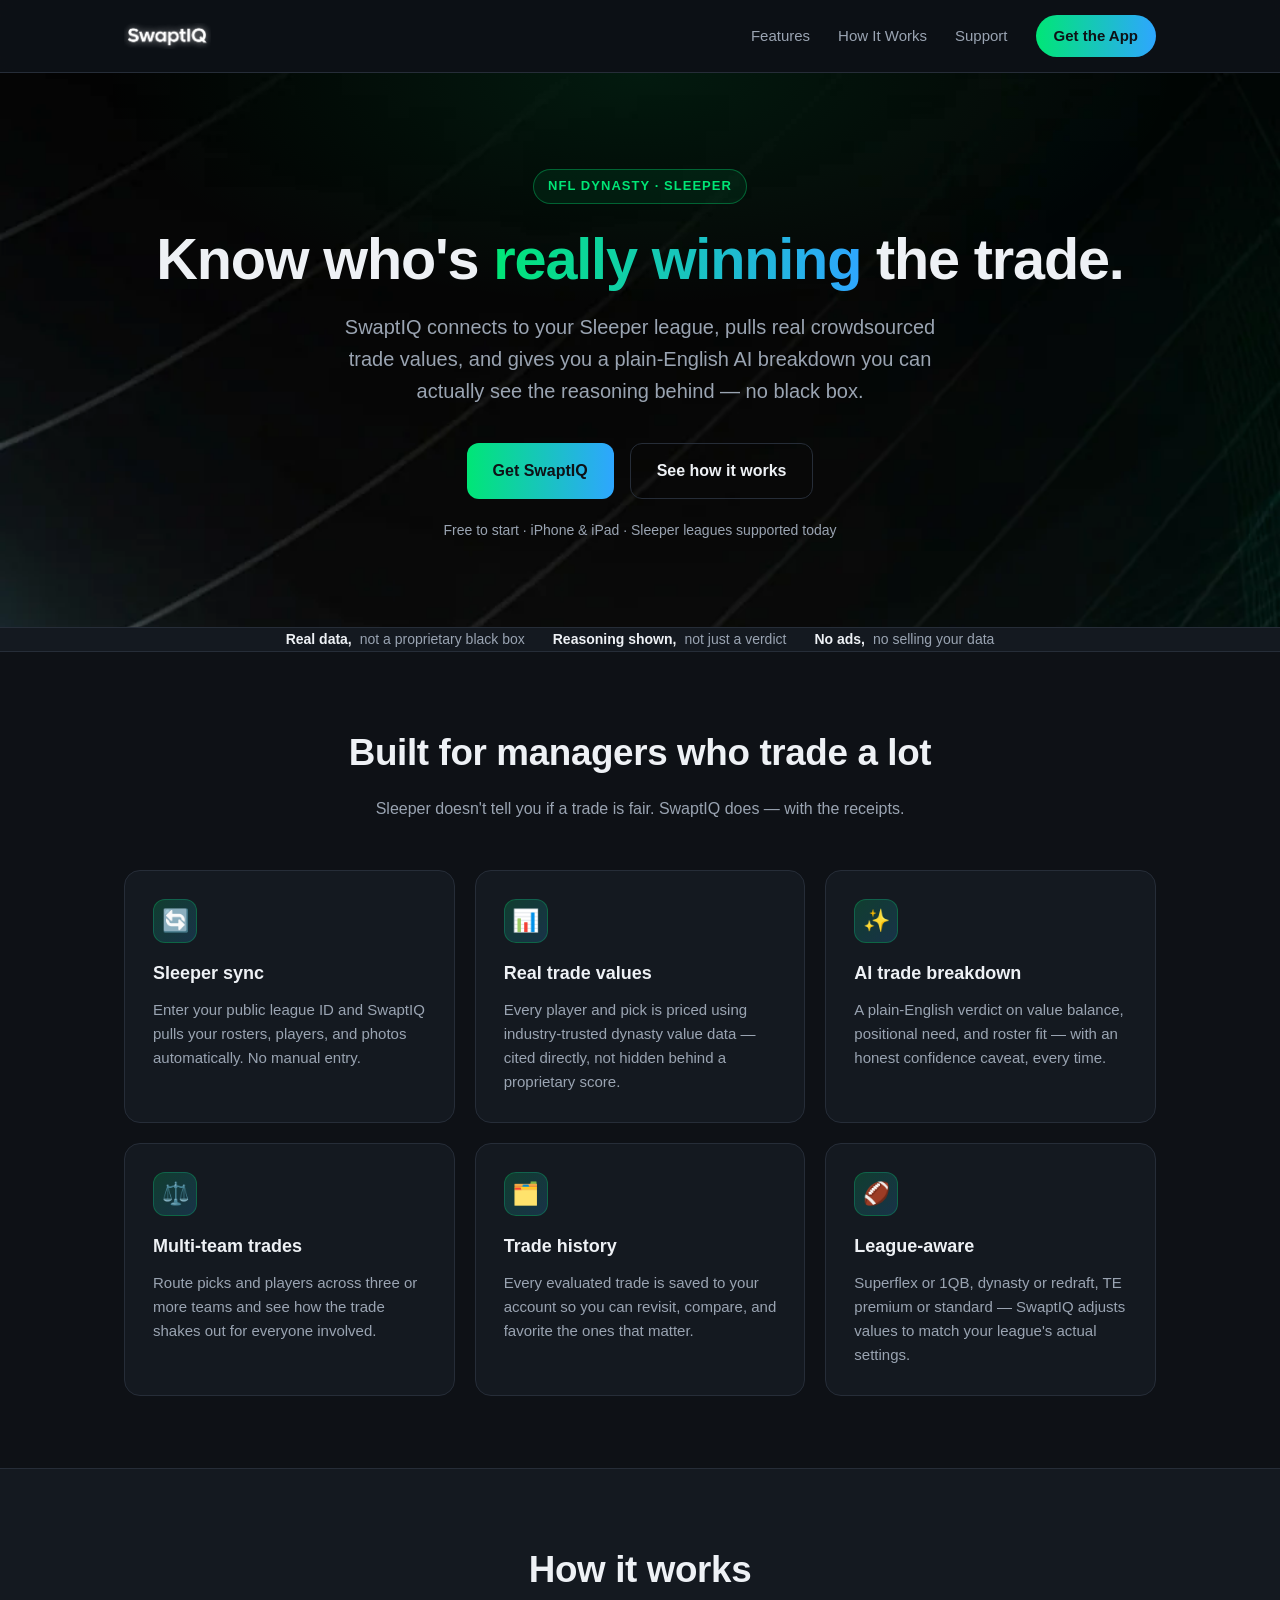
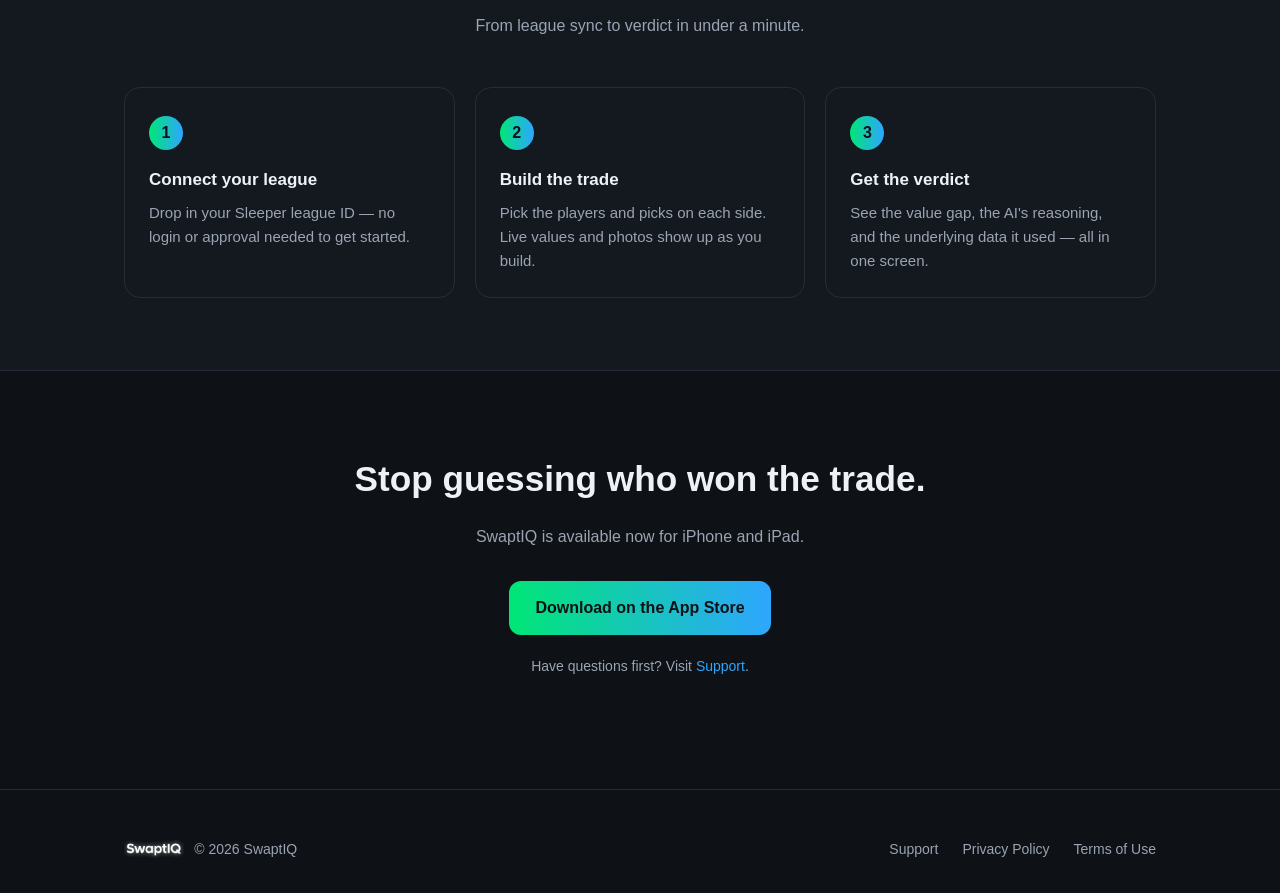
==== index.html @ cca64f05 "Initial site: landing, privacy, terms, support" ====
<!DOCTYPE html>
<html lang="en">
<head>
<meta charset="UTF-8">
<meta name="viewport" content="width=device-width, initial-scale=1.0">
<title>SwaptIQ — Know Who Wins the Trade</title>
<meta name="description" content="SwaptIQ analyzes your fantasy football trades with real crowdsourced value data and plain-English AI reasoning — not a black box. Built for Sleeper dynasty leagues.">
<link rel="icon" type="image/png" href="assets/favicon-32.png">
<link rel="apple-touch-icon" href="assets/apple-touch-icon.png">
<link rel="stylesheet" href="assets/style.css">
</head>
<body>

<header class="site-header">
  <div class="wrap">
    <a class="brand" href="index.html">
      <img src="assets/logo-700.png" alt="SwaptIQ">
    </a>
    <nav class="nav-links">
      <a href="index.html#features">Features</a>
      <a href="index.html#how-it-works">How It Works</a>
      <a href="support.html">Support</a>
      <a href="index.html#download" class="cta">Get the App</a>
    </nav>
  </div>
</header>

<main>
  <section class="hero">
    <div class="wrap">
      <span class="eyebrow">NFL Dynasty · Sleeper</span>
      <h1>Know who's <span class="gradient-text">really winning</span> the trade.</h1>
      <p class="sub">SwaptIQ connects to your Sleeper league, pulls real crowdsourced trade values, and gives you a plain-English AI breakdown you can actually see the reasoning behind — no black box.</p>
      <div class="btn-row">
        <a href="#download" class="btn btn-primary">Get SwaptIQ</a>
        <a href="#how-it-works" class="btn btn-secondary">See how it works</a>
      </div>
      <p class="hero-note">Free to start · iPhone &amp; iPad · Sleeper leagues supported today</p>
    </div>
  </section>

  <div class="trust">
    <div class="wrap">
      <div class="trust-item"><strong>Real data,</strong> not a proprietary black box</div>
      <div class="trust-item"><strong>Reasoning shown,</strong> not just a verdict</div>
      <div class="trust-item"><strong>No ads,</strong> no selling your data</div>
    </div>
  </div>

  <section id="features">
    <div class="wrap">
      <div class="section-head">
        <h2>Built for managers who trade a lot</h2>
        <p>Sleeper doesn't tell you if a trade is fair. SwaptIQ does — with the receipts.</p>
      </div>
      <div class="grid-3">
        <div class="card">
          <div class="icon">🔄</div>
          <h3>Sleeper sync</h3>
          <p>Enter your public league ID and SwaptIQ pulls your rosters, players, and photos automatically. No manual entry.</p>
        </div>
        <div class="card">
          <div class="icon">📊</div>
          <h3>Real trade values</h3>
          <p>Every player and pick is priced using industry-trusted dynasty value data — cited directly, not hidden behind a proprietary score.</p>
        </div>
        <div class="card">
          <div class="icon">✨</div>
          <h3>AI trade breakdown</h3>
          <p>A plain-English verdict on value balance, positional need, and roster fit — with an honest confidence caveat, every time.</p>
        </div>
        <div class="card">
          <div class="icon">⚖️</div>
          <h3>Multi-team trades</h3>
          <p>Route picks and players across three or more teams and see how the trade shakes out for everyone involved.</p>
        </div>
        <div class="card">
          <div class="icon">🗂️</div>
          <h3>Trade history</h3>
          <p>Every evaluated trade is saved to your account so you can revisit, compare, and favorite the ones that matter.</p>
        </div>
        <div class="card">
          <div class="icon">🏈</div>
          <h3>League-aware</h3>
          <p>Superflex or 1QB, dynasty or redraft, TE premium or standard — SwaptIQ adjusts values to match your league's actual settings.</p>
        </div>
      </div>
    </div>
  </section>

  <section id="how-it-works" style="background: var(--ink-2); border-top: 1px solid var(--line); border-bottom: 1px solid var(--line);">
    <div class="wrap">
      <div class="section-head">
        <h2>How it works</h2>
        <p>From league sync to verdict in under a minute.</p>
      </div>
      <div class="steps">
        <div class="step">
          <span class="num">1</span>
          <h3>Connect your league</h3>
          <p>Drop in your Sleeper league ID — no login or approval needed to get started.</p>
        </div>
        <div class="step">
          <span class="num">2</span>
          <h3>Build the trade</h3>
          <p>Pick the players and picks on each side. Live values and photos show up as you build.</p>
        </div>
        <div class="step">
          <span class="num">3</span>
          <h3>Get the verdict</h3>
          <p>See the value gap, the AI's reasoning, and the underlying data it used — all in one screen.</p>
        </div>
      </div>
    </div>
  </section>

  <section id="download" class="cta-band">
    <div class="wrap">
      <h2>Stop guessing who won the trade.</h2>
      <p>SwaptIQ is available now for iPhone and iPad.</p>
      <div class="btn-row">
        <a href="#" class="btn btn-primary">Download on the App Store</a>
      </div>
      <p class="hero-note">Have questions first? Visit <a href="support.html">Support</a>.</p>
    </div>
  </section>
</main>

<footer class="site-footer">
  <div class="wrap">
    <div class="footer-brand">
      <img src="assets/logo-700.png" alt="SwaptIQ">
      <span>© <span id="year"></span> SwaptIQ</span>
    </div>
    <div class="footer-links">
      <a href="support.html">Support</a>
      <a href="privacy.html">Privacy Policy</a>
      <a href="terms.html">Terms of Use</a>
    </div>
  </div>
</footer>

<script>document.getElementById('year').textContent = new Date().getFullYear();</script>
</body>
</html>
---- assets/style.css ----
/* SwaptIQ — shared site theme
   Palette pulled from Swaptiq/Views/BrandTheme.swift:
   ink #0E1116, green #00E676, cyan #2EA6FF */

:root {
  --ink: #0e1116;
  --ink-2: #141920;
  --ink-3: #1b212a;
  --line: #262d38;
  --text: #eef1f5;
  --text-dim: #9aa4b2;
  --green: #00e676;
  --cyan: #2ea6ff;
  --radius: 16px;
  --max: 1080px;
}

* { box-sizing: border-box; }

html { scroll-behavior: smooth; }

body {
  margin: 0;
  background: var(--ink);
  color: var(--text);
  font-family: -apple-system, BlinkMacSystemFont, "Segoe UI", Inter, Roboto, Helvetica, Arial, sans-serif;
  line-height: 1.6;
  -webkit-font-smoothing: antialiased;
}

a { color: var(--cyan); text-decoration: none; }
a:hover { text-decoration: underline; }

.wrap {
  max-width: var(--max);
  margin: 0 auto;
  padding: 0 24px;
}

.gradient-text {
  background: linear-gradient(90deg, var(--green), var(--cyan));
  -webkit-background-clip: text;
  background-clip: text;
  color: transparent;
}

/* Header */
.site-header {
  position: sticky;
  top: 0;
  z-index: 20;
  background: rgba(14, 17, 22, 0.85);
  backdrop-filter: saturate(140%) blur(10px);
  border-bottom: 1px solid var(--line);
}

.site-header .wrap {
  display: flex;
  align-items: center;
  justify-content: space-between;
  height: 72px;
}

.brand {
  display: flex;
  align-items: center;
  gap: 10px;
}

.brand img {
  height: 26px;
  width: auto;
  display: block;
}

.nav-links {
  display: flex;
  align-items: center;
  gap: 28px;
}

.nav-links a {
  color: var(--text-dim);
  font-size: 15px;
  font-weight: 500;
}

.nav-links a:hover { color: var(--text); text-decoration: none; }

.nav-links a.cta {
  color: var(--ink);
  background: linear-gradient(90deg, var(--green), var(--cyan));
  padding: 9px 18px;
  border-radius: 999px;
  font-weight: 700;
}
.nav-links a.cta:hover { opacity: .9; text-decoration: none; }

.menu-toggle { display: none; }

/* Hero */
.hero {
  position: relative;
  padding: 96px 0 72px;
  text-align: center;
  overflow: hidden;
  background-image:
    radial-gradient(60% 60% at 50% 0%, rgba(0,230,118,0.10) 0%, rgba(0,230,118,0) 70%),
    url("aurora-dark.webp");
  background-size: cover;
  background-position: top center;
}

.eyebrow {
  display: inline-block;
  font-size: 13px;
  font-weight: 700;
  letter-spacing: 0.08em;
  text-transform: uppercase;
  color: var(--green);
  border: 1px solid rgba(0,230,118,0.35);
  background: rgba(0,230,118,0.08);
  padding: 6px 14px;
  border-radius: 999px;
  margin-bottom: 24px;
}

.hero h1 {
  font-size: clamp(2.2rem, 5vw, 3.6rem);
  line-height: 1.1;
  font-weight: 800;
  margin: 0 0 20px;
  letter-spacing: -0.02em;
}

.hero p.sub {
  font-size: clamp(1.05rem, 2vw, 1.25rem);
  color: var(--text-dim);
  max-width: 640px;
  margin: 0 auto 36px;
}

.btn-row {
  display: flex;
  gap: 16px;
  justify-content: center;
  flex-wrap: wrap;
  margin-bottom: 20px;
}

.btn {
  display: inline-flex;
  align-items: center;
  gap: 8px;
  padding: 14px 26px;
  border-radius: 12px;
  font-weight: 700;
  font-size: 16px;
}

.btn-primary {
  background: linear-gradient(90deg, var(--green), var(--cyan));
  color: var(--ink);
}
.btn-primary:hover { text-decoration: none; opacity: .92; }

.btn-secondary {
  background: transparent;
  color: var(--text);
  border: 1px solid var(--line);
}
.btn-secondary:hover { text-decoration: none; border-color: var(--cyan); }

.hero-note {
  color: var(--text-dim);
  font-size: 14px;
}

/* Sections */
section { padding: 72px 0; }

.section-head {
  text-align: center;
  max-width: 640px;
  margin: 0 auto 48px;
}

.section-head h2 {
  font-size: clamp(1.7rem, 3vw, 2.3rem);
  margin: 0 0 14px;
  font-weight: 800;
  letter-spacing: -0.01em;
}

.section-head p {
  color: var(--text-dim);
  margin: 0;
}

.grid-3 {
  display: grid;
  grid-template-columns: repeat(3, 1fr);
  gap: 20px;
}

.grid-2 {
  display: grid;
  grid-template-columns: repeat(2, 1fr);
  gap: 20px;
}

.card {
  background: var(--ink-2);
  border: 1px solid var(--line);
  border-radius: var(--radius);
  padding: 28px;
}

.card .icon {
  width: 44px;
  height: 44px;
  border-radius: 12px;
  display: flex;
  align-items: center;
  justify-content: center;
  font-size: 22px;
  margin-bottom: 16px;
  background: linear-gradient(135deg, rgba(0,230,118,0.18), rgba(46,166,255,0.18));
  border: 1px solid rgba(0,230,118,0.25);
}

.card h3 {
  margin: 0 0 10px;
  font-size: 18px;
  font-weight: 700;
}

.card p {
  margin: 0;
  color: var(--text-dim);
  font-size: 15px;
}

/* How it works / steps */
.steps {
  counter-reset: step;
  display: grid;
  grid-template-columns: repeat(3, 1fr);
  gap: 20px;
}

.step {
  position: relative;
  padding: 28px 24px 24px;
  background: var(--ink-2);
  border: 1px solid var(--line);
  border-radius: var(--radius);
}

.step .num {
  display: inline-flex;
  align-items: center;
  justify-content: center;
  width: 34px;
  height: 34px;
  border-radius: 50%;
  font-weight: 800;
  color: var(--ink);
  background: linear-gradient(90deg, var(--green), var(--cyan));
  margin-bottom: 16px;
}

.step h3 { margin: 0 0 8px; font-size: 17px; }
.step p { margin: 0; color: var(--text-dim); font-size: 15px; }

/* Trust band */
.trust {
  border-top: 1px solid var(--line);
  border-bottom: 1px solid var(--line);
  background: var(--ink-2);
}

.trust .wrap {
  display: flex;
  align-items: center;
  gap: 28px;
  flex-wrap: wrap;
  justify-content: center;
  text-align: center;
}

.trust-item {
  color: var(--text-dim);
  font-size: 14px;
  display: flex;
  align-items: center;
  gap: 8px;
}

.trust-item strong { color: var(--text); }

/* CTA band */
.cta-band {
  text-align: center;
  padding: 80px 0;
}

.cta-band h2 {
  font-size: clamp(1.6rem, 3vw, 2.2rem);
  margin: 0 0 16px;
  font-weight: 800;
}

.cta-band p { color: var(--text-dim); margin: 0 0 32px; }

/* Legal / content pages */
.content-page .hero {
  padding: 64px 0 40px;
  background-image: none;
  text-align: left;
}

.content-page .hero .wrap { max-width: 780px; }

.content-page h1 { font-size: clamp(2rem, 4vw, 2.6rem); }

.legal {
  max-width: 780px;
  margin: 0 auto;
  padding: 0 24px 96px;
}

.legal .updated {
  color: var(--text-dim);
  font-size: 14px;
  margin-bottom: 40px;
}

.legal h2 {
  font-size: 1.35rem;
  margin: 40px 0 14px;
  font-weight: 700;
}

.legal h2:first-of-type { margin-top: 0; }

.legal h3 {
  font-size: 1.05rem;
  margin: 28px 0 10px;
}

.legal p, .legal li {
  color: #c4cbd4;
  font-size: 15.5px;
}

.legal ul { padding-left: 20px; }
.legal li { margin-bottom: 8px; }

.legal a { color: var(--cyan); }

.callout {
  background: var(--ink-2);
  border: 1px solid var(--line);
  border-left: 3px solid var(--green);
  border-radius: 10px;
  padding: 18px 20px;
  margin: 24px 0;
  font-size: 15px;
  color: #c4cbd4;
}

/* Support page */
.faq-item {
  background: var(--ink-2);
  border: 1px solid var(--line);
  border-radius: var(--radius);
  padding: 22px 26px;
  margin-bottom: 14px;
}

.faq-item h3 {
  margin: 0 0 8px;
  font-size: 17px;
}

.faq-item p {
  margin: 0;
  color: var(--text-dim);
  font-size: 15px;
}

.contact-card {
  background: linear-gradient(135deg, rgba(0,230,118,0.10), rgba(46,166,255,0.10));
  border: 1px solid rgba(0,230,118,0.25);
  border-radius: var(--radius);
  padding: 36px;
  text-align: center;
}

.contact-card h2 { margin: 0 0 10px; }
.contact-card p { color: var(--text-dim); margin: 0 0 24px; }

/* Footer */
.site-footer {
  border-top: 1px solid var(--line);
  padding: 48px 0 32px;
}

.site-footer .wrap {
  display: flex;
  align-items: center;
  justify-content: space-between;
  flex-wrap: wrap;
  gap: 20px;
}

.footer-brand {
  display: flex;
  align-items: center;
  gap: 10px;
  color: var(--text-dim);
  font-size: 14px;
}

.footer-brand img { height: 18px; }

.footer-links {
  display: flex;
  gap: 24px;
  flex-wrap: wrap;
}

.footer-links a {
  color: var(--text-dim);
  font-size: 14px;
}
.footer-links a:hover { color: var(--text); }

.footer-copy {
  width: 100%;
  text-align: center;
  color: #5c6472;
  font-size: 13px;
  margin-top: 24px;
}

/* Mobile */
@media (max-width: 820px) {
  .grid-3, .steps, .grid-2 { grid-template-columns: 1fr; }

  .nav-links { display: none; }

  .site-footer .wrap { flex-direction: column; text-align: center; }
  .footer-links { justify-content: center; }
}
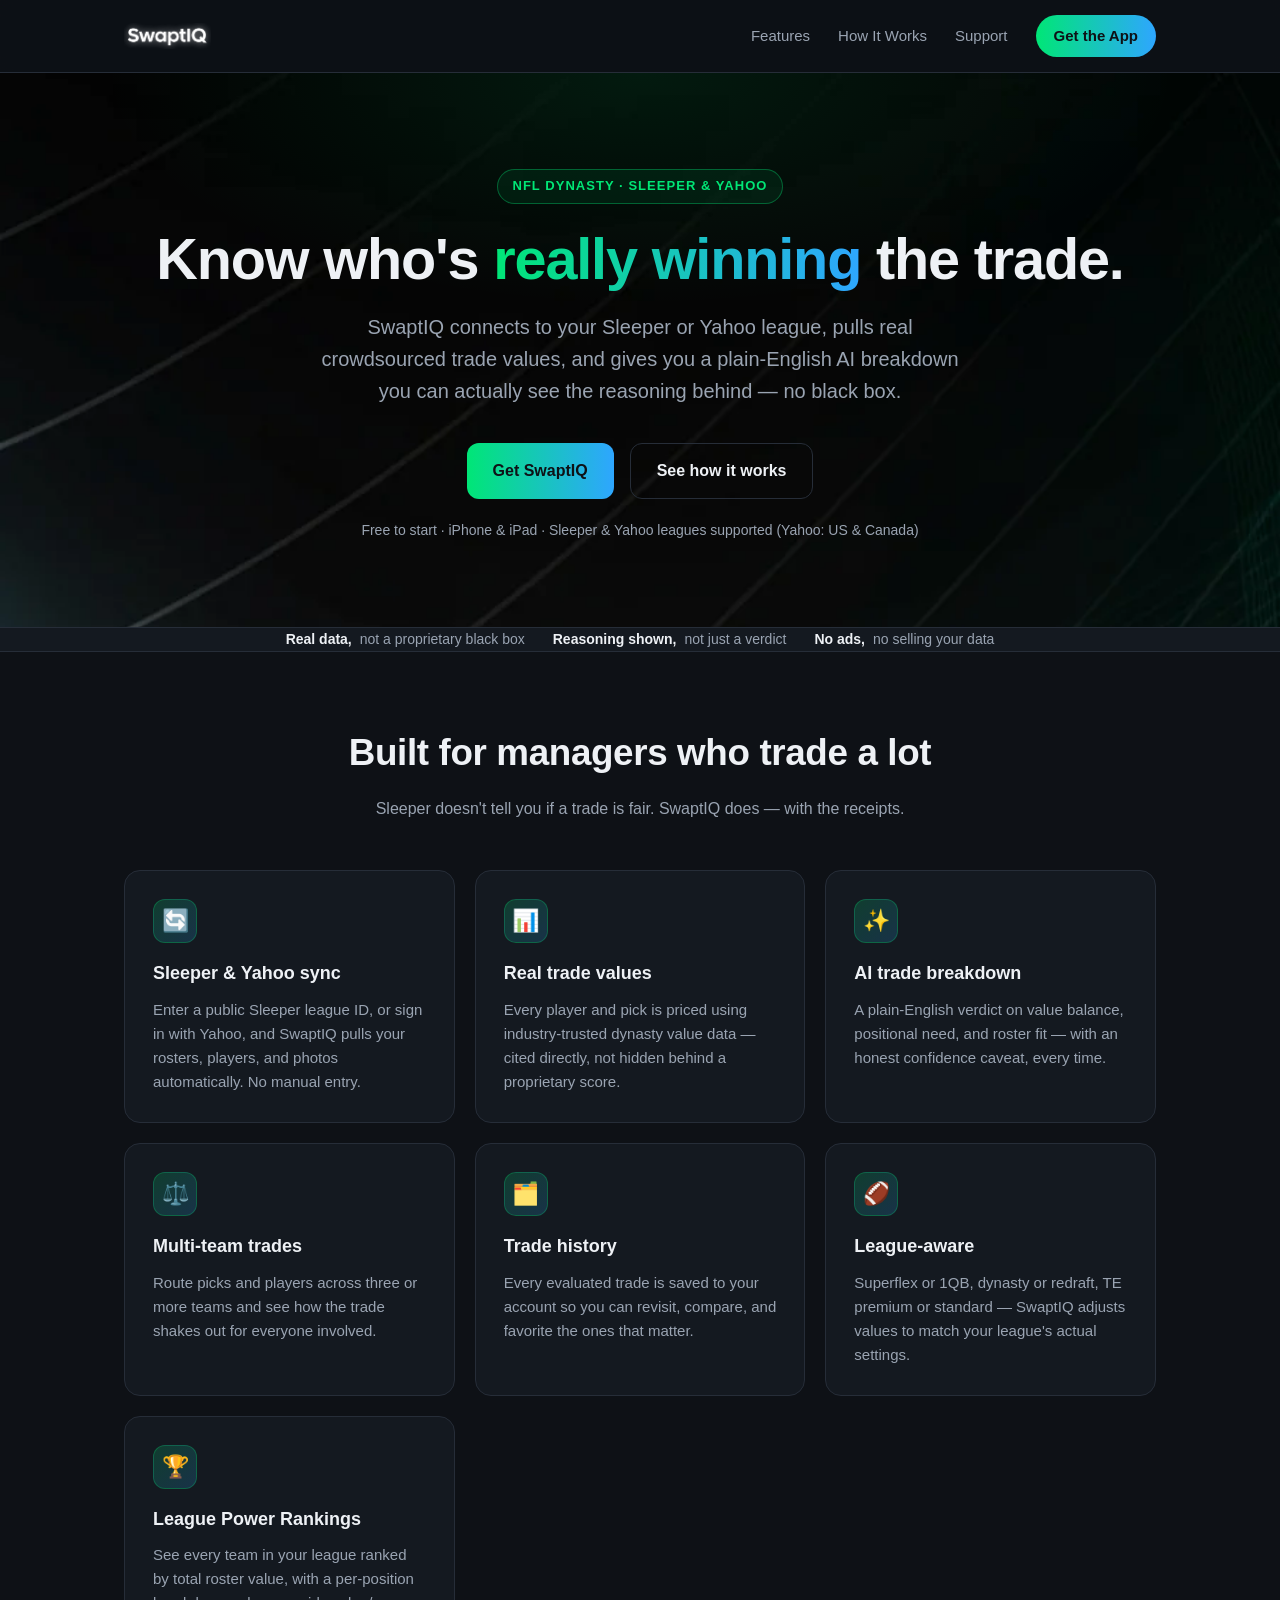
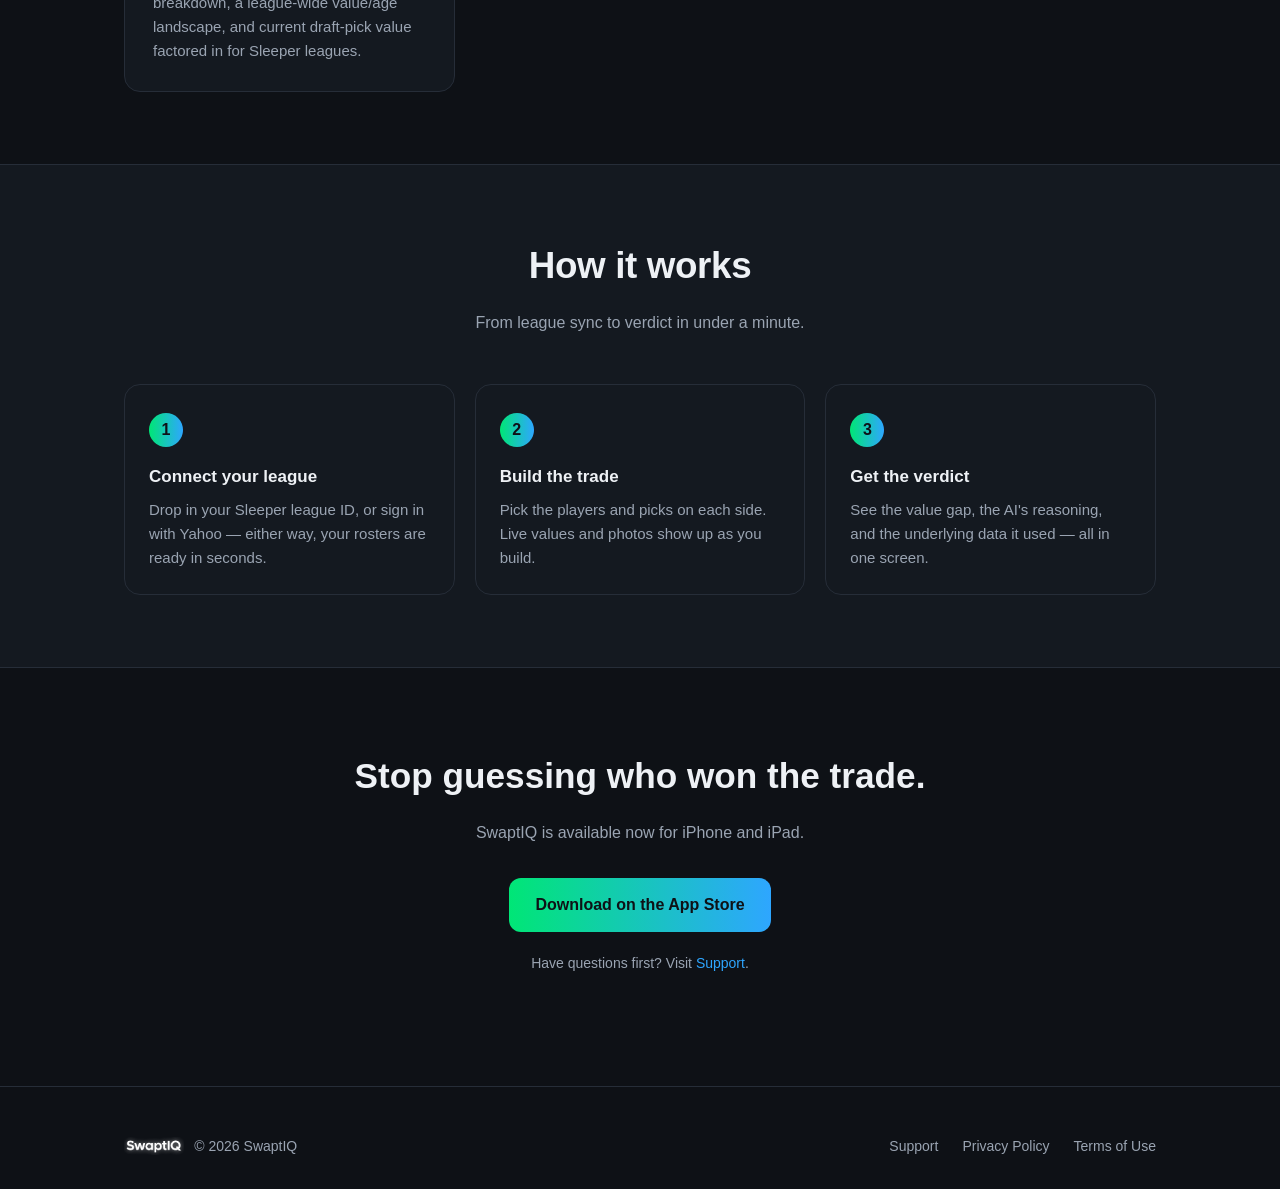
==== commit ddee5279: "Update site copy, privacy policy, and terms for live Yahoo integration and League Power Rankings" ====
--- a/index.html
+++ b/index.html
@@ -4,7 +4,7 @@
 <meta charset="UTF-8">
 <meta name="viewport" content="width=device-width, initial-scale=1.0">
 <title>SwaptIQ — Know Who Wins the Trade</title>
-<meta name="description" content="SwaptIQ analyzes your fantasy football trades with real crowdsourced value data and plain-English AI reasoning — not a black box. Built for Sleeper dynasty leagues.">
+<meta name="description" content="SwaptIQ analyzes your fantasy football trades with real crowdsourced value data and plain-English AI reasoning — not a black box. Built for Sleeper and Yahoo dynasty leagues.">
 <link rel="icon" type="image/png" href="assets/favicon-32.png">
 <link rel="apple-touch-icon" href="assets/apple-touch-icon.png">
 <link rel="stylesheet" href="assets/style.css">
@@ -28,14 +28,14 @@
 <main>
   <section class="hero">
     <div class="wrap">
-      <span class="eyebrow">NFL Dynasty · Sleeper</span>
+      <span class="eyebrow">NFL Dynasty · Sleeper &amp; Yahoo</span>
       <h1>Know who's <span class="gradient-text">really winning</span> the trade.</h1>
-      <p class="sub">SwaptIQ connects to your Sleeper league, pulls real crowdsourced trade values, and gives you a plain-English AI breakdown you can actually see the reasoning behind — no black box.</p>
+      <p class="sub">SwaptIQ connects to your Sleeper or Yahoo league, pulls real crowdsourced trade values, and gives you a plain-English AI breakdown you can actually see the reasoning behind — no black box.</p>
       <div class="btn-row">
         <a href="#download" class="btn btn-primary">Get SwaptIQ</a>
         <a href="#how-it-works" class="btn btn-secondary">See how it works</a>
       </div>
-      <p class="hero-note">Free to start · iPhone &amp; iPad · Sleeper leagues supported today</p>
+      <p class="hero-note">Free to start · iPhone &amp; iPad · Sleeper &amp; Yahoo leagues supported (Yahoo: US &amp; Canada)</p>
     </div>
   </section>
 
@@ -56,8 +56,8 @@
       <div class="grid-3">
         <div class="card">
           <div class="icon">🔄</div>
-          <h3>Sleeper sync</h3>
-          <p>Enter your public league ID and SwaptIQ pulls your rosters, players, and photos automatically. No manual entry.</p>
+          <h3>Sleeper &amp; Yahoo sync</h3>
+          <p>Enter a public Sleeper league ID, or sign in with Yahoo, and SwaptIQ pulls your rosters, players, and photos automatically. No manual entry.</p>
         </div>
         <div class="card">
           <div class="icon">📊</div>
@@ -84,6 +84,11 @@
           <h3>League-aware</h3>
           <p>Superflex or 1QB, dynasty or redraft, TE premium or standard — SwaptIQ adjusts values to match your league's actual settings.</p>
         </div>
+        <div class="card">
+          <div class="icon">🏆</div>
+          <h3>League Power Rankings</h3>
+          <p>See every team in your league ranked by total roster value, with a per-position breakdown, a league-wide value/age landscape, and current draft-pick value factored in for Sleeper leagues.</p>
+        </div>
       </div>
     </div>
   </section>
@@ -98,7 +103,7 @@
         <div class="step">
           <span class="num">1</span>
           <h3>Connect your league</h3>
-          <p>Drop in your Sleeper league ID — no login or approval needed to get started.</p>
+          <p>Drop in your Sleeper league ID, or sign in with Yahoo — either way, your rosters are ready in seconds.</p>
         </div>
         <div class="step">
           <span class="num">2</span>
@@ -119,7 +124,7 @@
       <h2>Stop guessing who won the trade.</h2>
       <p>SwaptIQ is available now for iPhone and iPad.</p>
       <div class="btn-row">
-        <a href="#" class="btn btn-primary">Download on the App Store</a>
+        <a href="https://apps.apple.com/us/app/swaptiq/id6785744338" class="btn btn-primary" target="_blank" rel="noopener">Download on the App Store</a>
       </div>
       <p class="hero-note">Have questions first? Visit <a href="support.html">Support</a>.</p>
     </div>
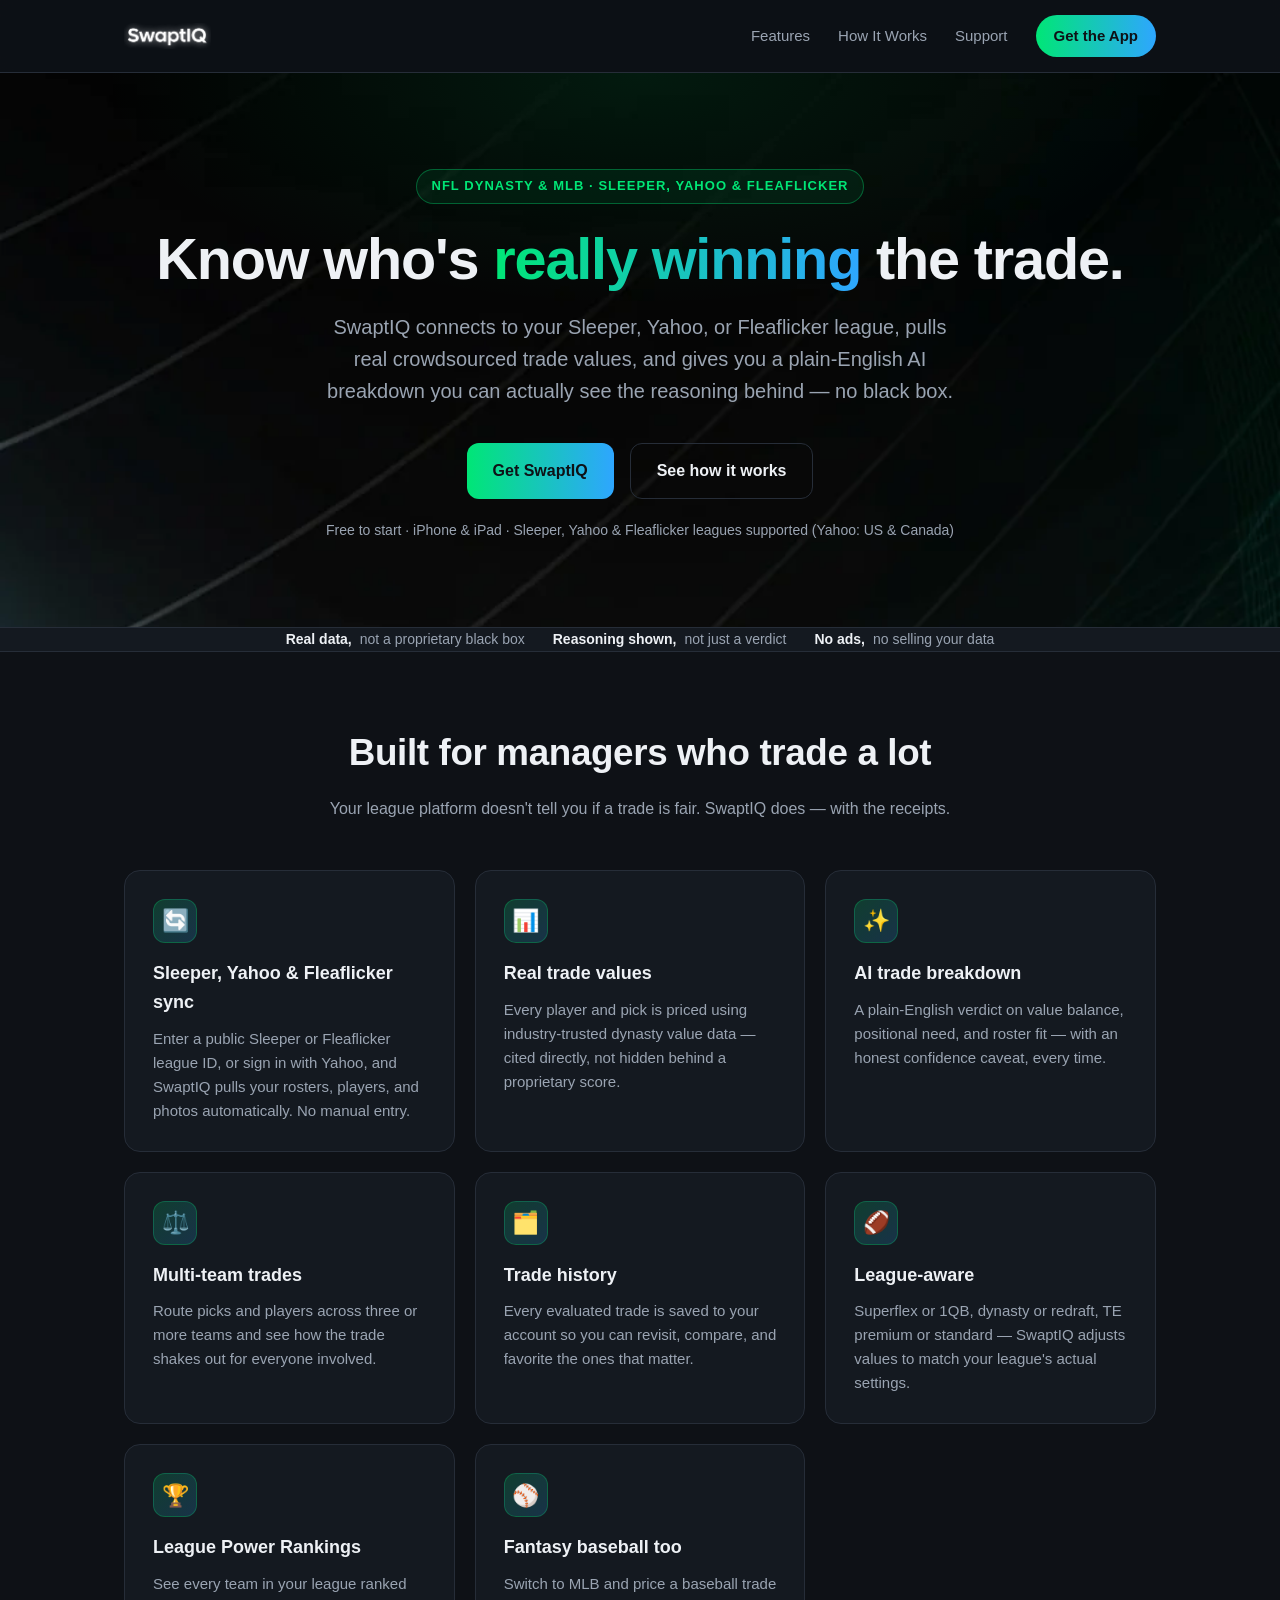
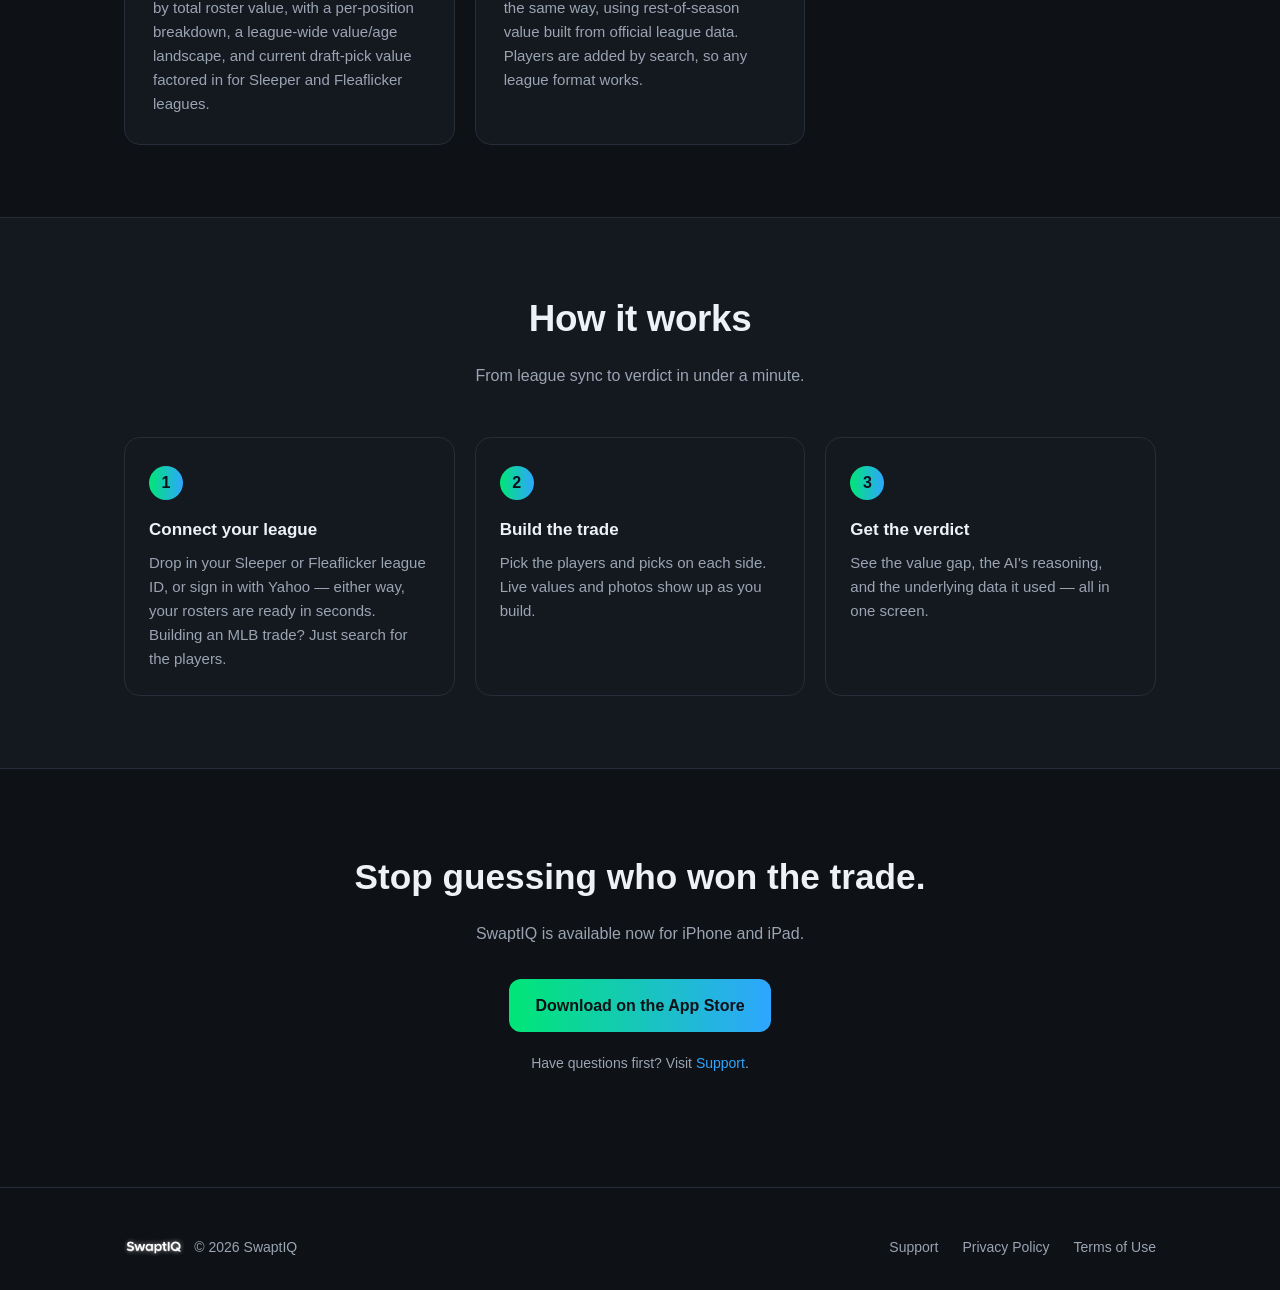
==== commit 8a3ce584: "Add Fleaflicker and MLB to site copy, privacy policy, and terms" ====
--- a/index.html
+++ b/index.html
@@ -4,7 +4,7 @@
 <meta charset="UTF-8">
 <meta name="viewport" content="width=device-width, initial-scale=1.0">
 <title>SwaptIQ — Know Who Wins the Trade</title>
-<meta name="description" content="SwaptIQ analyzes your fantasy football trades with real crowdsourced value data and plain-English AI reasoning — not a black box. Built for Sleeper and Yahoo dynasty leagues.">
+<meta name="description" content="SwaptIQ analyzes your fantasy football and baseball trades with real crowdsourced value data and plain-English AI reasoning — not a black box. Connects to Sleeper, Yahoo, and Fleaflicker leagues.">
 <link rel="icon" type="image/png" href="assets/favicon-32.png">
 <link rel="apple-touch-icon" href="assets/apple-touch-icon.png">
 <link rel="stylesheet" href="assets/style.css">
@@ -28,14 +28,14 @@
 <main>
   <section class="hero">
     <div class="wrap">
-      <span class="eyebrow">NFL Dynasty · Sleeper &amp; Yahoo</span>
+      <span class="eyebrow">NFL Dynasty &amp; MLB · Sleeper, Yahoo &amp; Fleaflicker</span>
       <h1>Know who's <span class="gradient-text">really winning</span> the trade.</h1>
-      <p class="sub">SwaptIQ connects to your Sleeper or Yahoo league, pulls real crowdsourced trade values, and gives you a plain-English AI breakdown you can actually see the reasoning behind — no black box.</p>
+      <p class="sub">SwaptIQ connects to your Sleeper, Yahoo, or Fleaflicker league, pulls real crowdsourced trade values, and gives you a plain-English AI breakdown you can actually see the reasoning behind — no black box.</p>
       <div class="btn-row">
         <a href="#download" class="btn btn-primary">Get SwaptIQ</a>
         <a href="#how-it-works" class="btn btn-secondary">See how it works</a>
       </div>
-      <p class="hero-note">Free to start · iPhone &amp; iPad · Sleeper &amp; Yahoo leagues supported (Yahoo: US &amp; Canada)</p>
+      <p class="hero-note">Free to start · iPhone &amp; iPad · Sleeper, Yahoo &amp; Fleaflicker leagues supported (Yahoo: US &amp; Canada)</p>
     </div>
   </section>
 
@@ -51,13 +51,13 @@
     <div class="wrap">
       <div class="section-head">
         <h2>Built for managers who trade a lot</h2>
-        <p>Sleeper doesn't tell you if a trade is fair. SwaptIQ does — with the receipts.</p>
+        <p>Your league platform doesn't tell you if a trade is fair. SwaptIQ does — with the receipts.</p>
       </div>
       <div class="grid-3">
         <div class="card">
           <div class="icon">🔄</div>
-          <h3>Sleeper &amp; Yahoo sync</h3>
-          <p>Enter a public Sleeper league ID, or sign in with Yahoo, and SwaptIQ pulls your rosters, players, and photos automatically. No manual entry.</p>
+          <h3>Sleeper, Yahoo &amp; Fleaflicker sync</h3>
+          <p>Enter a public Sleeper or Fleaflicker league ID, or sign in with Yahoo, and SwaptIQ pulls your rosters, players, and photos automatically. No manual entry.</p>
         </div>
         <div class="card">
           <div class="icon">📊</div>
@@ -87,7 +87,12 @@
         <div class="card">
           <div class="icon">🏆</div>
           <h3>League Power Rankings</h3>
-          <p>See every team in your league ranked by total roster value, with a per-position breakdown, a league-wide value/age landscape, and current draft-pick value factored in for Sleeper leagues.</p>
+          <p>See every team in your league ranked by total roster value, with a per-position breakdown, a league-wide value/age landscape, and current draft-pick value factored in for Sleeper and Fleaflicker leagues.</p>
+        </div>
+        <div class="card">
+          <div class="icon">⚾</div>
+          <h3>Fantasy baseball too</h3>
+          <p>Switch to MLB and price a baseball trade the same way, using rest-of-season value built from official league data. Players are added by search, so any league format works.</p>
         </div>
       </div>
     </div>
@@ -103,7 +108,7 @@
         <div class="step">
           <span class="num">1</span>
           <h3>Connect your league</h3>
-          <p>Drop in your Sleeper league ID, or sign in with Yahoo — either way, your rosters are ready in seconds.</p>
+          <p>Drop in your Sleeper or Fleaflicker league ID, or sign in with Yahoo — either way, your rosters are ready in seconds. Building an MLB trade? Just search for the players.</p>
         </div>
         <div class="step">
           <span class="num">2</span>
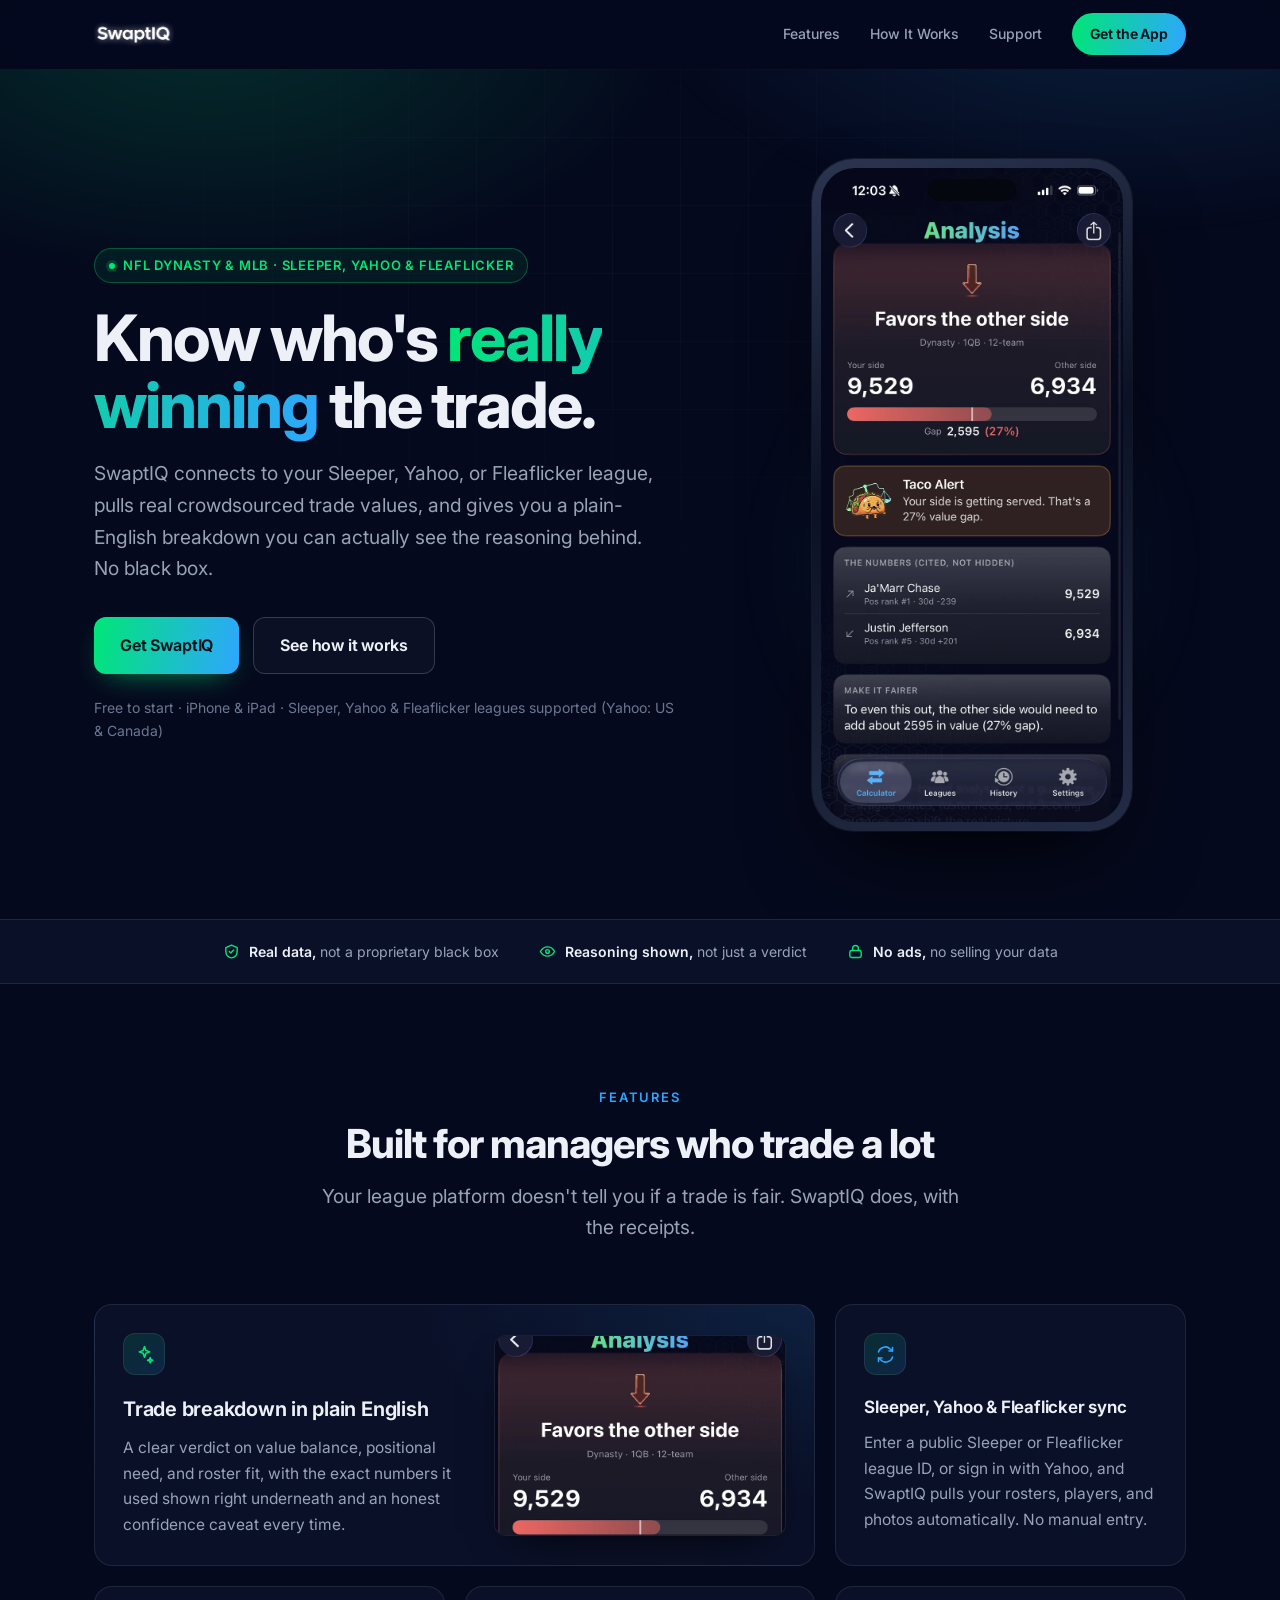
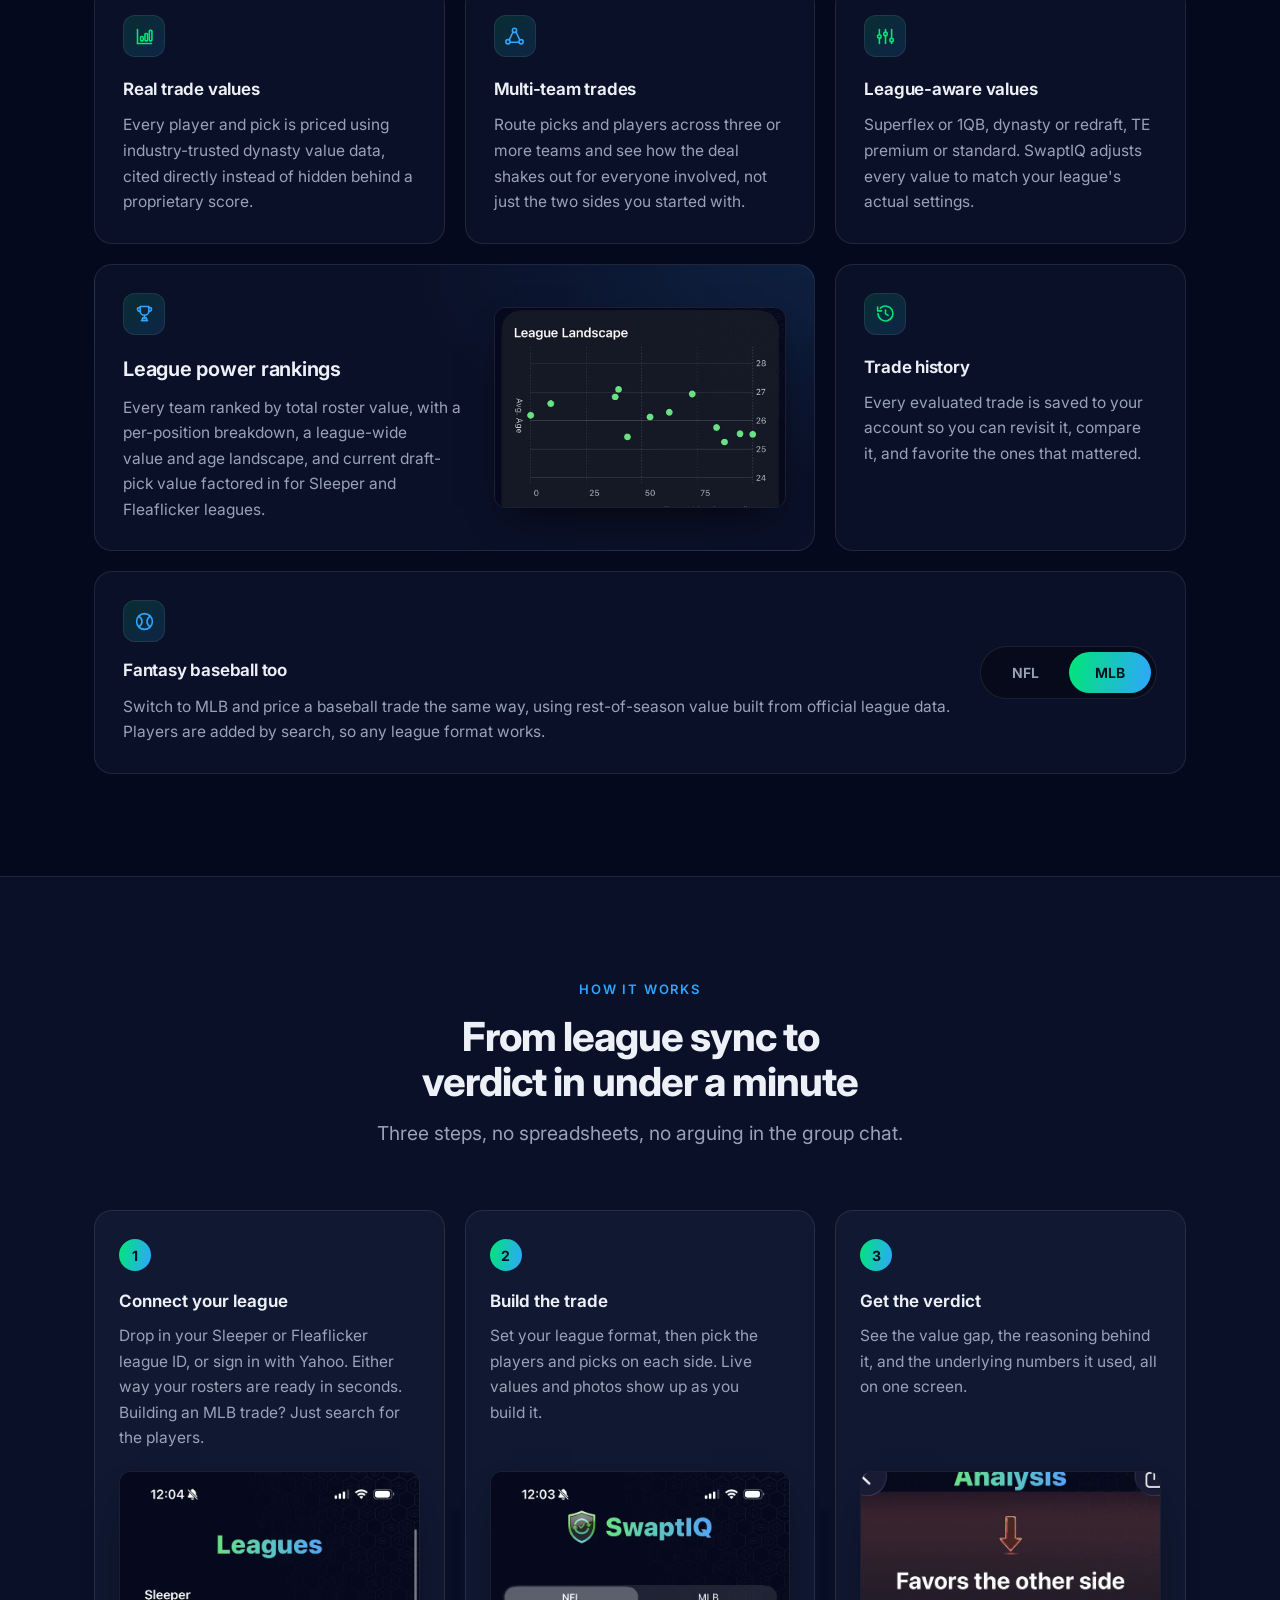
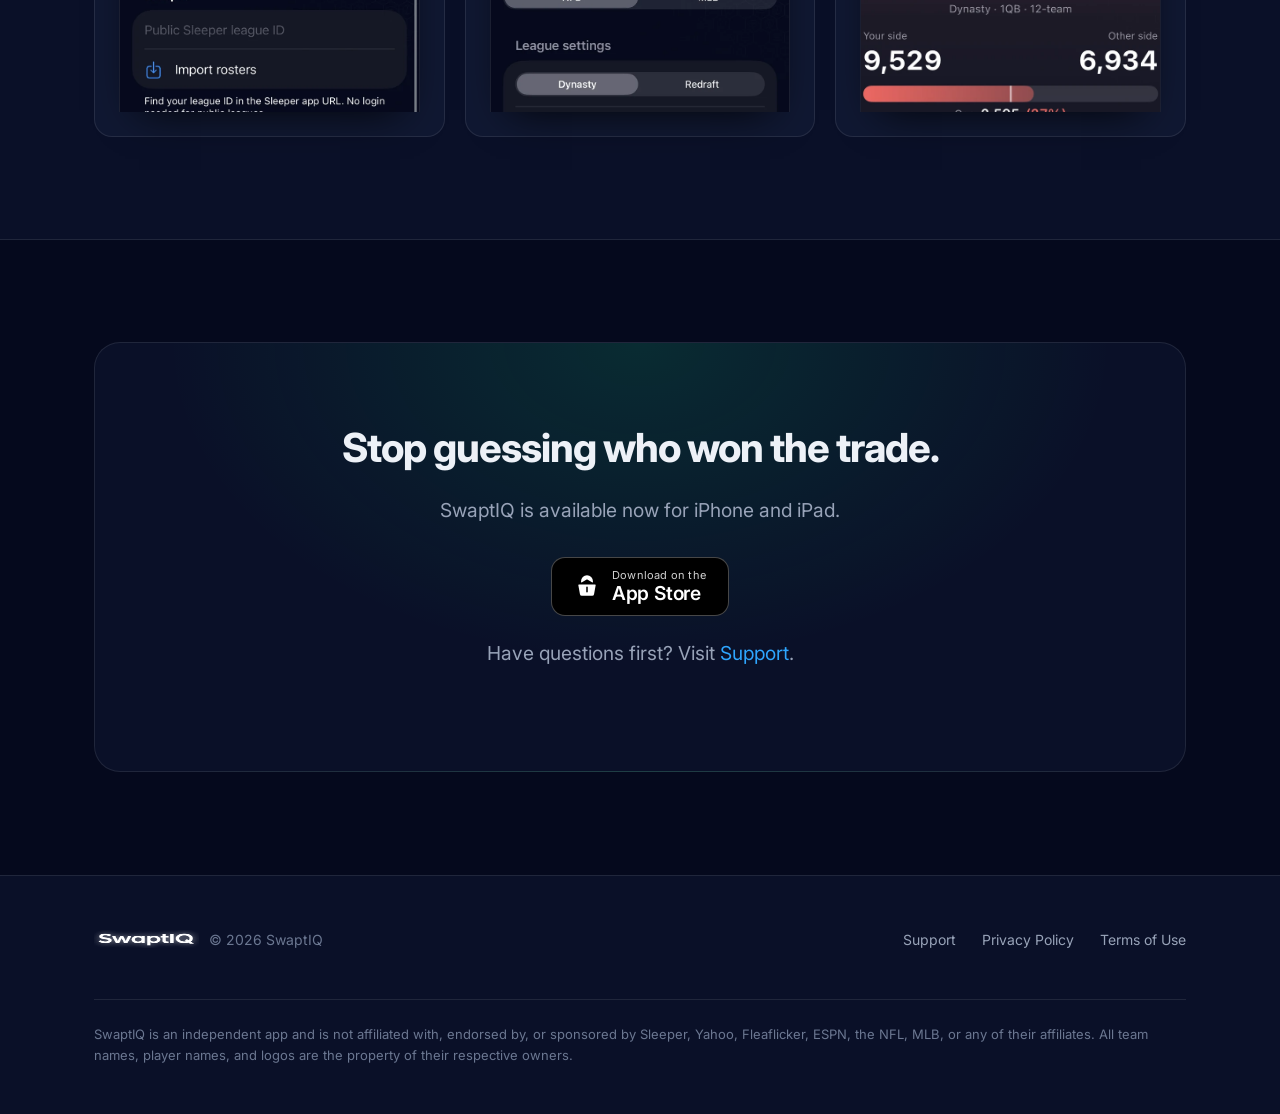
==== commit e1d7ea4f: "Redesign site: navy palette, SVG icons, product screenshots, mobile nav Repalette to brandInk #05091" ====
--- a/index.html
+++ b/index.html
@@ -4,19 +4,42 @@
 <meta charset="UTF-8">
 <meta name="viewport" content="width=device-width, initial-scale=1.0">
 <title>SwaptIQ — Know Who Wins the Trade</title>
-<meta name="description" content="SwaptIQ analyzes your fantasy football and baseball trades with real crowdsourced value data and plain-English AI reasoning — not a black box. Connects to Sleeper, Yahoo, and Fleaflicker leagues.">
+<meta name="description" content="SwaptIQ analyzes your fantasy football and baseball trades with real crowdsourced value data and plain-English AI reasoning, not a black box. Connects to Sleeper, Yahoo, and Fleaflicker leagues.">
+<meta name="theme-color" content="#05091d">
+<link rel="canonical" href="https://swaptiq.app/">
+
+<meta property="og:type" content="website">
+<meta property="og:site_name" content="SwaptIQ">
+<meta property="og:title" content="SwaptIQ — Know Who Wins the Trade">
+<meta property="og:description" content="Connect your Sleeper, Yahoo, or Fleaflicker league, build a trade, and get a plain-English breakdown backed by real value data you can actually see.">
+<meta property="og:url" content="https://swaptiq.app/">
+<meta property="og:image" content="https://swaptiq.app/assets/og-card.png">
+<meta name="twitter:card" content="summary_large_image">
+<meta name="twitter:title" content="SwaptIQ — Know Who Wins the Trade">
+<meta name="twitter:description" content="Connect your Sleeper, Yahoo, or Fleaflicker league, build a trade, and get a plain-English breakdown backed by real value data you can actually see.">
+<meta name="twitter:image" content="https://swaptiq.app/assets/og-card.png">
+
 <link rel="icon" type="image/png" href="assets/favicon-32.png">
 <link rel="apple-touch-icon" href="assets/apple-touch-icon.png">
+<link rel="preconnect" href="https://fonts.googleapis.com">
+<link rel="preconnect" href="https://fonts.gstatic.com" crossorigin>
+<link href="https://fonts.googleapis.com/css2?family=Inter:wght@400;500;600;700;750&display=swap" rel="stylesheet">
 <link rel="stylesheet" href="assets/style.css">
 </head>
 <body>
 
+<a class="skip-link" href="#main">Skip to content</a>
+
 <header class="site-header">
   <div class="wrap">
     <a class="brand" href="index.html">
-      <img src="assets/logo-700.png" alt="SwaptIQ">
+      <img src="assets/logo-700.png" alt="SwaptIQ" width="140" height="24">
     </a>
-    <nav class="nav-links">
+    <button class="menu-toggle" aria-label="Menu" aria-expanded="false" aria-controls="nav-links">
+      <svg class="icon-open" viewBox="0 0 24 24" fill="none" stroke="currentColor" stroke-width="2" stroke-linecap="round" aria-hidden="true"><path d="M4 7h16M4 12h16M4 17h16"/></svg>
+      <svg class="icon-close" viewBox="0 0 24 24" fill="none" stroke="currentColor" stroke-width="2" stroke-linecap="round" aria-hidden="true"><path d="M6 6l12 12M18 6L6 18"/></svg>
+    </button>
+    <nav class="nav-links" id="nav-links">
       <a href="index.html#features">Features</a>
       <a href="index.html#how-it-works">How It Works</a>
       <a href="support.html">Support</a>
@@ -25,100 +48,189 @@
   </div>
 </header>
 
-<main>
+<main id="main">
   <section class="hero">
     <div class="wrap">
-      <span class="eyebrow">NFL Dynasty &amp; MLB · Sleeper, Yahoo &amp; Fleaflicker</span>
-      <h1>Know who's <span class="gradient-text">really winning</span> the trade.</h1>
-      <p class="sub">SwaptIQ connects to your Sleeper, Yahoo, or Fleaflicker league, pulls real crowdsourced trade values, and gives you a plain-English AI breakdown you can actually see the reasoning behind — no black box.</p>
-      <div class="btn-row">
-        <a href="#download" class="btn btn-primary">Get SwaptIQ</a>
-        <a href="#how-it-works" class="btn btn-secondary">See how it works</a>
-      </div>
-      <p class="hero-note">Free to start · iPhone &amp; iPad · Sleeper, Yahoo &amp; Fleaflicker leagues supported (Yahoo: US &amp; Canada)</p>
+      <div class="hero-grid">
+        <div class="hero-copy">
+          <span class="eyebrow"><span class="dot"></span>NFL Dynasty &amp; MLB · Sleeper, Yahoo &amp; Fleaflicker</span>
+          <h1>Know who's <span class="gradient-text">really winning</span> the trade.</h1>
+          <p class="sub">SwaptIQ connects to your Sleeper, Yahoo, or Fleaflicker league, pulls real crowdsourced trade values, and gives you a plain-English breakdown you can actually see the reasoning behind. No black box.</p>
+          <div class="btn-row">
+            <a href="#download" class="btn btn-primary">Get SwaptIQ</a>
+            <a href="#how-it-works" class="btn btn-secondary">See how it works</a>
+          </div>
+          <p class="hero-note">Free to start · iPhone &amp; iPad · Sleeper, Yahoo &amp; Fleaflicker leagues supported (Yahoo: US &amp; Canada)</p>
+        </div>
+        <div class="device-glow">
+          <div class="device">
+            <picture>
+              <source srcset="assets/shots/shot-verdict.webp" type="image/webp">
+              <img src="assets/shots/shot-verdict.jpg" alt="The SwaptIQ analysis screen showing a trade verdict, the value gap between both sides, and the individual player values it used." width="760" height="1647" fetchpriority="high">
+            </picture>
+          </div>
+        </div>
+      </div>
     </div>
   </section>
 
   <div class="trust">
     <div class="wrap">
-      <div class="trust-item"><strong>Real data,</strong> not a proprietary black box</div>
-      <div class="trust-item"><strong>Reasoning shown,</strong> not just a verdict</div>
-      <div class="trust-item"><strong>No ads,</strong> no selling your data</div>
+      <div class="trust-item">
+        <svg viewBox="0 0 24 24" fill="none" stroke="currentColor" stroke-width="2" stroke-linecap="round" stroke-linejoin="round" aria-hidden="true"><path d="M12 3l8 3.5v5c0 4.6-3.2 8.6-8 9.5-4.8-.9-8-4.9-8-9.5v-5L12 3z"/><path d="M9 12l2 2 4-4"/></svg>
+        <span><strong>Real data,</strong> not a proprietary black box</span>
+      </div>
+      <div class="trust-item">
+        <svg viewBox="0 0 24 24" fill="none" stroke="currentColor" stroke-width="2" stroke-linecap="round" stroke-linejoin="round" aria-hidden="true"><path d="M2 12s3.6-6.5 10-6.5S22 12 22 12s-3.6 6.5-10 6.5S2 12 2 12z"/><circle cx="12" cy="12" r="2.6"/></svg>
+        <span><strong>Reasoning shown,</strong> not just a verdict</span>
+      </div>
+      <div class="trust-item">
+        <svg viewBox="0 0 24 24" fill="none" stroke="currentColor" stroke-width="2" stroke-linecap="round" stroke-linejoin="round" aria-hidden="true"><rect x="4" y="10.5" width="16" height="10" rx="2.5"/><path d="M8 10.5V7.5a4 4 0 0 1 8 0v3"/></svg>
+        <span><strong>No ads,</strong> no selling your data</span>
+      </div>
     </div>
   </div>
 
   <section id="features">
     <div class="wrap">
       <div class="section-head">
+        <span class="section-label">Features</span>
         <h2>Built for managers who trade a lot</h2>
-        <p>Your league platform doesn't tell you if a trade is fair. SwaptIQ does — with the receipts.</p>
-      </div>
-      <div class="grid-3">
-        <div class="card">
-          <div class="icon">🔄</div>
+        <p>Your league platform doesn't tell you if a trade is fair. SwaptIQ does, with the receipts.</p>
+      </div>
+
+      <div class="feature-grid">
+
+        <div class="card featured span-2">
+          <div>
+            <div class="icon">
+              <svg viewBox="0 0 24 24" fill="none" stroke="currentColor" stroke-width="1.8" stroke-linecap="round" stroke-linejoin="round" aria-hidden="true"><path d="M12 3l1.6 4.4L18 9l-4.4 1.6L12 15l-1.6-4.4L6 9l4.4-1.6L12 3z"/><path d="M18.5 15.5l.8 2.2 2.2.8-2.2.8-.8 2.2-.8-2.2-2.2-.8 2.2-.8.8-2.2z"/></svg>
+            </div>
+            <h3>Trade breakdown in plain English</h3>
+            <p>A clear verdict on value balance, positional need, and roster fit, with the exact numbers it used shown right underneath and an honest confidence caveat every time.</p>
+          </div>
+          <div class="card-art">
+            <picture>
+              <source srcset="assets/shots/shot-verdict-detail.webp" type="image/webp">
+              <img src="assets/shots/shot-verdict-detail.jpg" alt="A SwaptIQ verdict card reading Favors the other side, with each side's total value and the gap between them." width="760" height="543" loading="lazy">
+            </picture>
+          </div>
+        </div>
+
+        <div class="card">
+          <div class="icon">
+            <svg viewBox="0 0 24 24" fill="none" stroke="currentColor" stroke-width="1.8" stroke-linecap="round" stroke-linejoin="round" aria-hidden="true"><path d="M4 9a8 8 0 0 1 13.3-3.3L20 8"/><path d="M20 4v4h-4"/><path d="M20 15a8 8 0 0 1-13.3 3.3L4 16"/><path d="M4 20v-4h4"/></svg>
+          </div>
           <h3>Sleeper, Yahoo &amp; Fleaflicker sync</h3>
           <p>Enter a public Sleeper or Fleaflicker league ID, or sign in with Yahoo, and SwaptIQ pulls your rosters, players, and photos automatically. No manual entry.</p>
         </div>
-        <div class="card">
-          <div class="icon">📊</div>
+
+        <div class="card">
+          <div class="icon">
+            <svg viewBox="0 0 24 24" fill="none" stroke="currentColor" stroke-width="1.8" stroke-linecap="round" stroke-linejoin="round" aria-hidden="true"><path d="M4 20V4"/><path d="M4 20h16"/><rect x="7.5" y="12" width="3" height="5" rx="1"/><rect x="12.5" y="8.5" width="3" height="8.5" rx="1"/><rect x="17.5" y="5" width="3" height="12" rx="1"/></svg>
+          </div>
           <h3>Real trade values</h3>
-          <p>Every player and pick is priced using industry-trusted dynasty value data — cited directly, not hidden behind a proprietary score.</p>
-        </div>
-        <div class="card">
-          <div class="icon">✨</div>
-          <h3>AI trade breakdown</h3>
-          <p>A plain-English verdict on value balance, positional need, and roster fit — with an honest confidence caveat, every time.</p>
-        </div>
-        <div class="card">
-          <div class="icon">⚖️</div>
+          <p>Every player and pick is priced using industry-trusted dynasty value data, cited directly instead of hidden behind a proprietary score.</p>
+        </div>
+
+        <div class="card">
+          <div class="icon">
+            <svg viewBox="0 0 24 24" fill="none" stroke="currentColor" stroke-width="1.8" stroke-linecap="round" stroke-linejoin="round" aria-hidden="true"><circle cx="12" cy="5" r="2.4"/><circle cx="4.5" cy="18" r="2.4"/><circle cx="19.5" cy="18" r="2.4"/><path d="M10.4 6.6L6 15.8"/><path d="M13.6 6.6L18 15.8"/><path d="M7 18.6h10"/></svg>
+          </div>
           <h3>Multi-team trades</h3>
-          <p>Route picks and players across three or more teams and see how the trade shakes out for everyone involved.</p>
-        </div>
-        <div class="card">
-          <div class="icon">🗂️</div>
+          <p>Route picks and players across three or more teams and see how the deal shakes out for everyone involved, not just the two sides you started with.</p>
+        </div>
+
+        <div class="card">
+          <div class="icon">
+            <svg viewBox="0 0 24 24" fill="none" stroke="currentColor" stroke-width="1.8" stroke-linecap="round" stroke-linejoin="round" aria-hidden="true"><path d="M5 4v6"/><path d="M5 14v6"/><path d="M12 4v3"/><path d="M12 11v9"/><path d="M19 4v10"/><path d="M19 18v2"/><circle cx="5" cy="12" r="2"/><circle cx="12" cy="9" r="2"/><circle cx="19" cy="16" r="2"/></svg>
+          </div>
+          <h3>League-aware values</h3>
+          <p>Superflex or 1QB, dynasty or redraft, TE premium or standard. SwaptIQ adjusts every value to match your league's actual settings.</p>
+        </div>
+
+        <div class="card featured span-2">
+          <div>
+            <div class="icon">
+              <svg viewBox="0 0 24 24" fill="none" stroke="currentColor" stroke-width="1.8" stroke-linecap="round" stroke-linejoin="round" aria-hidden="true"><path d="M7 4h10v5a5 5 0 0 1-10 0V4z"/><path d="M17 5.5h2.5a2.5 2.5 0 0 1-2.5 4"/><path d="M7 5.5H4.5a2.5 2.5 0 0 0 2.5 4"/><path d="M12 14v3"/><path d="M8.5 20h7"/><path d="M10 17h4l1 3H9l1-3z"/></svg>
+            </div>
+            <h3>League power rankings</h3>
+            <p>Every team ranked by total roster value, with a per-position breakdown, a league-wide value and age landscape, and current draft-pick value factored in for Sleeper and Fleaflicker leagues.</p>
+          </div>
+          <div class="card-art">
+            <picture>
+              <source srcset="assets/shots/shot-rankings.webp" type="image/webp">
+              <img src="assets/shots/shot-rankings.jpg" alt="SwaptIQ power rankings charts showing a league value and age landscape and a teams-by-position scatter plot." width="900" height="1107" loading="lazy">
+            </picture>
+          </div>
+        </div>
+
+        <div class="card">
+          <div class="icon">
+            <svg viewBox="0 0 24 24" fill="none" stroke="currentColor" stroke-width="1.8" stroke-linecap="round" stroke-linejoin="round" aria-hidden="true"><path d="M3.5 12a8.5 8.5 0 1 0 2.6-6.1"/><path d="M3 4.5V9h4.5"/><path d="M12 8v4.4l3 1.8"/></svg>
+          </div>
           <h3>Trade history</h3>
-          <p>Every evaluated trade is saved to your account so you can revisit, compare, and favorite the ones that matter.</p>
-        </div>
-        <div class="card">
-          <div class="icon">🏈</div>
-          <h3>League-aware</h3>
-          <p>Superflex or 1QB, dynasty or redraft, TE premium or standard — SwaptIQ adjusts values to match your league's actual settings.</p>
-        </div>
-        <div class="card">
-          <div class="icon">🏆</div>
-          <h3>League Power Rankings</h3>
-          <p>See every team in your league ranked by total roster value, with a per-position breakdown, a league-wide value/age landscape, and current draft-pick value factored in for Sleeper and Fleaflicker leagues.</p>
-        </div>
-        <div class="card">
-          <div class="icon">⚾</div>
-          <h3>Fantasy baseball too</h3>
-          <p>Switch to MLB and price a baseball trade the same way, using rest-of-season value built from official league data. Players are added by search, so any league format works.</p>
-        </div>
+          <p>Every evaluated trade is saved to your account so you can revisit it, compare it, and favorite the ones that mattered.</p>
+        </div>
+
+        <div class="card sport span-3">
+          <div class="sport-copy">
+            <div class="icon">
+              <svg viewBox="0 0 24 24" fill="none" stroke="currentColor" stroke-width="1.8" stroke-linecap="round" stroke-linejoin="round" aria-hidden="true"><circle cx="12" cy="12" r="9"/><path d="M5.4 5.8c2.4 1.7 3.8 4 3.8 6.2s-1.4 4.5-3.8 6.2"/><path d="M18.6 5.8c-2.4 1.7-3.8 4-3.8 6.2s1.4 4.5 3.8 6.2"/></svg>
+            </div>
+            <h3>Fantasy baseball too</h3>
+            <p>Switch to MLB and price a baseball trade the same way, using rest-of-season value built from official league data. Players are added by search, so any league format works.</p>
+          </div>
+          <div class="sport-toggle" aria-hidden="true">
+            <span>NFL</span>
+            <span class="on">MLB</span>
+          </div>
+        </div>
+
       </div>
     </div>
   </section>
 
-  <section id="how-it-works" style="background: var(--ink-2); border-top: 1px solid var(--line); border-bottom: 1px solid var(--line);">
+  <section id="how-it-works" class="section-alt">
     <div class="wrap">
       <div class="section-head">
-        <h2>How it works</h2>
-        <p>From league sync to verdict in under a minute.</p>
+        <span class="section-label">How it works</span>
+        <h2>From league sync to verdict in under a minute</h2>
+        <p>Three steps, no spreadsheets, no arguing in the group chat.</p>
       </div>
       <div class="steps">
         <div class="step">
           <span class="num">1</span>
           <h3>Connect your league</h3>
-          <p>Drop in your Sleeper or Fleaflicker league ID, or sign in with Yahoo — either way, your rosters are ready in seconds. Building an MLB trade? Just search for the players.</p>
+          <p>Drop in your Sleeper or Fleaflicker league ID, or sign in with Yahoo. Either way your rosters are ready in seconds. Building an MLB trade? Just search for the players.</p>
+          <div class="step-shot">
+            <picture>
+              <source srcset="assets/shots/shot-leagues.webp" type="image/webp">
+              <img src="assets/shots/shot-leagues.jpg" alt="The SwaptIQ Leagues screen with import fields for Sleeper and Fleaflicker and a Yahoo sign-in option." width="760" height="1647" loading="lazy">
+            </picture>
+          </div>
         </div>
         <div class="step">
           <span class="num">2</span>
           <h3>Build the trade</h3>
-          <p>Pick the players and picks on each side. Live values and photos show up as you build.</p>
+          <p>Set your league format, then pick the players and picks on each side. Live values and photos show up as you build it.</p>
+          <div class="step-shot">
+            <picture>
+              <source srcset="assets/shots/shot-builder.webp" type="image/webp">
+              <img src="assets/shots/shot-builder.jpg" alt="The SwaptIQ trade calculator with league settings for dynasty, QB count, tight end premium, and team count." width="760" height="1647" loading="lazy">
+            </picture>
+          </div>
         </div>
         <div class="step">
           <span class="num">3</span>
           <h3>Get the verdict</h3>
-          <p>See the value gap, the AI's reasoning, and the underlying data it used — all in one screen.</p>
+          <p>See the value gap, the reasoning behind it, and the underlying numbers it used, all on one screen.</p>
+          <div class="step-shot">
+            <picture>
+              <source srcset="assets/shots/shot-verdict-detail.webp" type="image/webp">
+              <img src="assets/shots/shot-verdict-detail.jpg" alt="A SwaptIQ verdict card showing which side the trade favors and the value gap in points and percent." width="760" height="543" loading="lazy">
+            </picture>
+          </div>
         </div>
       </div>
     </div>
@@ -126,12 +238,20 @@
 
   <section id="download" class="cta-band">
     <div class="wrap">
-      <h2>Stop guessing who won the trade.</h2>
-      <p>SwaptIQ is available now for iPhone and iPad.</p>
-      <div class="btn-row">
-        <a href="https://apps.apple.com/us/app/swaptiq/id6785744338" class="btn btn-primary" target="_blank" rel="noopener">Download on the App Store</a>
-      </div>
-      <p class="hero-note">Have questions first? Visit <a href="support.html">Support</a>.</p>
+      <div class="cta-inner">
+        <h2>Stop guessing who won the trade.</h2>
+        <p>SwaptIQ is available now for iPhone and iPad.</p>
+        <div class="btn-row">
+          <a href="https://apps.apple.com/us/app/swaptiq/id6785744338" class="btn-store" target="_blank" rel="noopener">
+            <svg viewBox="0 0 24 24" fill="currentColor" aria-hidden="true"><path d="M12 2a5.5 5.5 0 0 0-5.5 5.5v.6a.6.6 0 0 0 .9.5l4.3-2.5a.6.6 0 0 1 .6 0l4.3 2.5a.6.6 0 0 0 .9-.5v-.6A5.5 5.5 0 0 0 12 2zm-7.4 8.6a.6.6 0 0 0-.6.7l1.5 8.2a1.8 1.8 0 0 0 1.8 1.5h9.4a1.8 1.8 0 0 0 1.8-1.5l1.5-8.2a.6.6 0 0 0-.6-.7H4.6zM12 12.4c.4 0 .7.3.7.7v4.3a.7.7 0 0 1-1.4 0v-4.3c0-.4.3-.7.7-.7z"/></svg>
+            <span class="store-lines">
+              <span class="store-sm">Download on the</span>
+              <span class="store-lg">App Store</span>
+            </span>
+          </a>
+        </div>
+        <p class="hero-note">Have questions first? Visit <a href="support.html">Support</a>.</p>
+      </div>
     </div>
   </section>
 </main>
@@ -139,7 +259,7 @@
 <footer class="site-footer">
   <div class="wrap">
     <div class="footer-brand">
-      <img src="assets/logo-700.png" alt="SwaptIQ">
+      <img src="assets/logo-700.png" alt="SwaptIQ" width="105" height="18">
       <span>© <span id="year"></span> SwaptIQ</span>
     </div>
     <div class="footer-links">
@@ -147,9 +267,38 @@
       <a href="privacy.html">Privacy Policy</a>
       <a href="terms.html">Terms of Use</a>
     </div>
+    <p class="footer-copy">SwaptIQ is an independent app and is not affiliated with, endorsed by, or sponsored by Sleeper, Yahoo, Fleaflicker, ESPN, the NFL, MLB, or any of their affiliates. All team names, player names, and logos are the property of their respective owners.</p>
   </div>
 </footer>
 
-<script>document.getElementById('year').textContent = new Date().getFullYear();</script>
+<script>
+  document.getElementById('year').textContent = new Date().getFullYear();
+
+  (function () {
+    var toggle = document.querySelector('.menu-toggle');
+    var nav = document.getElementById('nav-links');
+    if (toggle && nav) {
+      toggle.addEventListener('click', function () {
+        var open = nav.classList.toggle('is-open');
+        toggle.setAttribute('aria-expanded', open ? 'true' : 'false');
+      });
+      nav.addEventListener('click', function (e) {
+        if (e.target.tagName === 'A') {
+          nav.classList.remove('is-open');
+          toggle.setAttribute('aria-expanded', 'false');
+        }
+      });
+    }
+
+    var header = document.querySelector('.site-header');
+    if (header) {
+      var onScroll = function () {
+        header.classList.toggle('is-stuck', window.scrollY > 8);
+      };
+      onScroll();
+      window.addEventListener('scroll', onScroll, { passive: true });
+    }
+  })();
+</script>
 </body>
 </html>
--- a/assets/style.css
+++ b/assets/style.css
@@ -1,35 +1,89 @@
 /* SwaptIQ — shared site theme
    Palette pulled from Swaptiq/Views/BrandTheme.swift:
-   ink #0E1116, green #00E676, cyan #2EA6FF */
+   brandInk #05091D, brandGreen #00E676, brandCyan #2EA6FF
+   Dark-only, matching the app (UIUserInterfaceStyle: Dark). */
 
 :root {
-  --ink: #0e1116;
-  --ink-2: #141920;
-  --ink-3: #1b212a;
-  --line: #262d38;
-  --text: #eef1f5;
-  --text-dim: #9aa4b2;
+  /* Surfaces */
+  --ink: #05091d;
+  --ink-2: #0a1028;
+  --ink-3: #101832;
+  --ink-4: #16203f;
+
+  /* Lines */
+  --line: rgba(255, 255, 255, 0.09);
+  --line-strong: rgba(255, 255, 255, 0.17);
+
+  /* Text */
+  --text: #edf1f7;
+  --text-dim: #98a3b8;
+  --text-mute: #6b7791;
+
+  /* Accents */
   --green: #00e676;
   --cyan: #2ea6ff;
-  --radius: 16px;
-  --max: 1080px;
+  --loss: #ff5c5c;
+  --accent-grad: linear-gradient(100deg, var(--green), var(--cyan));
+
+  /* Type */
+  --font: "Inter", -apple-system, BlinkMacSystemFont, "Segoe UI", Roboto, Helvetica, Arial, sans-serif;
+  --fs-display: clamp(2.4rem, 1.4rem + 3.4vw, 4rem);
+  --fs-h2: clamp(1.75rem, 1.25rem + 1.6vw, 2.5rem);
+  --fs-h3: 1.0625rem;
+  --fs-lead: clamp(1.05rem, 0.98rem + 0.35vw, 1.2rem);
+  --fs-body: 0.9688rem;
+  --fs-small: 0.875rem;
+  --fs-micro: 0.8125rem;
+
+  /* Space */
+  --sp-section: clamp(72px, 8vw, 116px);
+  --gap: 20px;
+
+  /* Shape */
+  --radius: 18px;
+  --radius-sm: 12px;
+  --radius-lg: 26px;
+  --max: 1140px;
+
+  /* Depth */
+  --shadow-sm: 0 1px 2px rgba(0, 0, 0, 0.4);
+  --shadow-md: 0 18px 40px -20px rgba(0, 0, 0, 0.9);
+  --shadow-lg: 0 40px 90px -30px rgba(0, 0, 0, 0.95);
 }
 
 * { box-sizing: border-box; }
 
-html { scroll-behavior: smooth; }
+html {
+  scroll-behavior: smooth;
+  scroll-padding-top: 88px;
+  -webkit-text-size-adjust: 100%;
+}
 
 body {
   margin: 0;
   background: var(--ink);
   color: var(--text);
-  font-family: -apple-system, BlinkMacSystemFont, "Segoe UI", Inter, Roboto, Helvetica, Arial, sans-serif;
-  line-height: 1.6;
+  font-family: var(--font);
+  font-size: var(--fs-body);
+  line-height: 1.65;
   -webkit-font-smoothing: antialiased;
-}
+  -moz-osx-font-smoothing: grayscale;
+  overflow-x: hidden;
+}
+
+img { max-width: 100%; height: auto; display: block; }
 
 a { color: var(--cyan); text-decoration: none; }
 a:hover { text-decoration: underline; }
+
+:focus-visible {
+  outline: 2px solid var(--cyan);
+  outline-offset: 3px;
+  border-radius: 6px;
+}
+
+h1, h2, h3 { text-wrap: balance; }
+p { text-wrap: pretty; }
 
 .wrap {
   max-width: var(--max);
@@ -37,216 +91,516 @@
   padding: 0 24px;
 }
 
+.wrap-narrow { max-width: 820px; }
+
 .gradient-text {
-  background: linear-gradient(90deg, var(--green), var(--cyan));
+  background: var(--accent-grad);
   -webkit-background-clip: text;
   background-clip: text;
   color: transparent;
 }
 
-/* Header */
+.skip-link {
+  position: absolute;
+  left: -9999px;
+  top: 0;
+  background: var(--ink-3);
+  color: var(--text);
+  padding: 12px 18px;
+  border-radius: 0 0 var(--radius-sm) 0;
+  z-index: 100;
+}
+.skip-link:focus { left: 0; }
+
+/* ---------- Header ---------- */
+
 .site-header {
   position: sticky;
   top: 0;
-  z-index: 20;
-  background: rgba(14, 17, 22, 0.85);
-  backdrop-filter: saturate(140%) blur(10px);
-  border-bottom: 1px solid var(--line);
+  z-index: 40;
+  background: rgba(5, 9, 29, 0.72);
+  backdrop-filter: saturate(160%) blur(14px);
+  -webkit-backdrop-filter: saturate(160%) blur(14px);
+  border-bottom: 1px solid transparent;
+  transition: border-color 0.2s ease, background 0.2s ease;
+}
+
+.site-header.is-stuck {
+  border-bottom-color: var(--line);
+  background: rgba(5, 9, 29, 0.9);
 }
 
 .site-header .wrap {
   display: flex;
   align-items: center;
   justify-content: space-between;
-  height: 72px;
-}
-
-.brand {
-  display: flex;
-  align-items: center;
-  gap: 10px;
-}
-
-.brand img {
-  height: 26px;
-  width: auto;
-  display: block;
-}
+  height: 68px;
+  gap: 16px;
+}
+
+.brand { display: flex; align-items: center; gap: 10px; }
+.brand img { height: 24px; width: auto; }
+.brand:hover { text-decoration: none; }
 
 .nav-links {
   display: flex;
   align-items: center;
-  gap: 28px;
+  gap: 30px;
 }
 
 .nav-links a {
   color: var(--text-dim);
-  font-size: 15px;
+  font-size: var(--fs-small);
   font-weight: 500;
+  transition: color 0.15s ease;
 }
 
 .nav-links a:hover { color: var(--text); text-decoration: none; }
 
 .nav-links a.cta {
-  color: var(--ink);
-  background: linear-gradient(90deg, var(--green), var(--cyan));
+  color: #04121a;
+  background: var(--accent-grad);
   padding: 9px 18px;
   border-radius: 999px;
-  font-weight: 700;
-}
-.nav-links a.cta:hover { opacity: .9; text-decoration: none; }
-
-.menu-toggle { display: none; }
-
-/* Hero */
+  font-weight: 650;
+  letter-spacing: -0.01em;
+  transition: transform 0.15s ease, box-shadow 0.15s ease;
+}
+.nav-links a.cta:hover {
+  text-decoration: none;
+  transform: translateY(-1px);
+  box-shadow: 0 8px 22px -10px rgba(0, 230, 118, 0.7);
+}
+
+.menu-toggle {
+  display: none;
+  width: 42px;
+  height: 42px;
+  align-items: center;
+  justify-content: center;
+  background: transparent;
+  border: 1px solid var(--line);
+  border-radius: var(--radius-sm);
+  color: var(--text);
+  cursor: pointer;
+  padding: 0;
+}
+.menu-toggle svg { width: 20px; height: 20px; }
+.menu-toggle .icon-close { display: none; }
+.menu-toggle[aria-expanded="true"] .icon-close { display: block; }
+.menu-toggle[aria-expanded="true"] .icon-open { display: none; }
+
+/* ---------- Buttons ---------- */
+
+.btn-row {
+  display: flex;
+  gap: 14px;
+  flex-wrap: wrap;
+  margin-bottom: 22px;
+}
+
+.hero .btn-row, .cta-band .btn-row { justify-content: center; }
+
+.btn {
+  display: inline-flex;
+  align-items: center;
+  justify-content: center;
+  gap: 9px;
+  padding: 14px 26px;
+  border-radius: var(--radius-sm);
+  font-weight: 650;
+  font-size: 1rem;
+  letter-spacing: -0.01em;
+  transition: transform 0.15s ease, box-shadow 0.15s ease, border-color 0.15s ease, background 0.15s ease;
+}
+
+.btn-primary {
+  background: var(--accent-grad);
+  color: #04121a;
+  box-shadow: 0 10px 30px -14px rgba(0, 230, 118, 0.75);
+}
+.btn-primary:hover {
+  text-decoration: none;
+  transform: translateY(-2px);
+  box-shadow: 0 16px 38px -14px rgba(0, 230, 118, 0.85);
+}
+
+.btn-secondary {
+  background: rgba(255, 255, 255, 0.03);
+  color: var(--text);
+  border: 1px solid var(--line-strong);
+}
+.btn-secondary:hover {
+  text-decoration: none;
+  border-color: var(--cyan);
+  background: rgba(46, 166, 255, 0.08);
+  transform: translateY(-2px);
+}
+
+/* App Store style badge button */
+.btn-store {
+  display: inline-flex;
+  align-items: center;
+  gap: 12px;
+  padding: 11px 22px;
+  border-radius: 14px;
+  background: #000;
+  border: 1px solid rgba(255, 255, 255, 0.28);
+  color: #fff;
+  line-height: 1.15;
+  transition: transform 0.15s ease, border-color 0.15s ease;
+}
+.btn-store:hover {
+  text-decoration: none;
+  transform: translateY(-2px);
+  border-color: rgba(255, 255, 255, 0.55);
+}
+.btn-store svg { width: 26px; height: 26px; flex: none; }
+.btn-store .store-lines { display: flex; flex-direction: column; align-items: flex-start; }
+.btn-store .store-sm {
+  font-size: 0.6875rem;
+  letter-spacing: 0.02em;
+  color: rgba(255, 255, 255, 0.82);
+}
+.btn-store .store-lg {
+  font-size: 1.2rem;
+  font-weight: 600;
+  letter-spacing: -0.01em;
+}
+
+/* ---------- Hero ---------- */
+
 .hero {
   position: relative;
-  padding: 96px 0 72px;
-  text-align: center;
+  padding: clamp(56px, 7vw, 96px) 0 clamp(56px, 7vw, 88px);
   overflow: hidden;
+  isolation: isolate;
+}
+
+.hero::before {
+  content: "";
+  position: absolute;
+  inset: -20% -10% auto -10%;
+  height: 720px;
+  z-index: -2;
+  background:
+    radial-gradient(46% 52% at 22% 18%, rgba(0, 230, 118, 0.16) 0%, rgba(0, 230, 118, 0) 68%),
+    radial-gradient(48% 55% at 82% 8%, rgba(46, 166, 255, 0.16) 0%, rgba(46, 166, 255, 0) 70%);
+  filter: blur(6px);
+}
+
+.hero::after {
+  content: "";
+  position: absolute;
+  inset: 0;
+  z-index: -1;
   background-image:
-    radial-gradient(60% 60% at 50% 0%, rgba(0,230,118,0.10) 0%, rgba(0,230,118,0) 70%),
-    url("aurora-dark.webp");
-  background-size: cover;
-  background-position: top center;
-}
+    linear-gradient(to right, rgba(255, 255, 255, 0.028) 1px, transparent 1px),
+    linear-gradient(to bottom, rgba(255, 255, 255, 0.028) 1px, transparent 1px);
+  background-size: 68px 68px;
+  mask-image: radial-gradient(72% 62% at 50% 22%, #000 0%, transparent 78%);
+  -webkit-mask-image: radial-gradient(72% 62% at 50% 22%, #000 0%, transparent 78%);
+}
+
+.hero-grid {
+  display: grid;
+  grid-template-columns: minmax(0, 1.05fr) minmax(0, 0.75fr);
+  gap: clamp(32px, 5vw, 72px);
+  align-items: center;
+}
+
+.hero-copy { max-width: 620px; }
 
 .eyebrow {
-  display: inline-block;
-  font-size: 13px;
-  font-weight: 700;
-  letter-spacing: 0.08em;
+  display: inline-flex;
+  align-items: center;
+  gap: 8px;
+  font-size: var(--fs-micro);
+  font-weight: 600;
+  letter-spacing: 0.06em;
   text-transform: uppercase;
   color: var(--green);
-  border: 1px solid rgba(0,230,118,0.35);
-  background: rgba(0,230,118,0.08);
+  border: 1px solid rgba(0, 230, 118, 0.3);
+  background: rgba(0, 230, 118, 0.07);
   padding: 6px 14px;
   border-radius: 999px;
-  margin-bottom: 24px;
+  margin-bottom: 22px;
+}
+
+.eyebrow .dot {
+  width: 6px;
+  height: 6px;
+  border-radius: 50%;
+  background: var(--green);
+  box-shadow: 0 0 0 3px rgba(0, 230, 118, 0.18);
 }
 
 .hero h1 {
-  font-size: clamp(2.2rem, 5vw, 3.6rem);
-  line-height: 1.1;
-  font-weight: 800;
+  font-size: var(--fs-display);
+  line-height: 1.04;
+  font-weight: 750;
   margin: 0 0 20px;
-  letter-spacing: -0.02em;
+  letter-spacing: -0.032em;
 }
 
 .hero p.sub {
-  font-size: clamp(1.05rem, 2vw, 1.25rem);
+  font-size: var(--fs-lead);
   color: var(--text-dim);
-  max-width: 640px;
-  margin: 0 auto 36px;
-}
-
-.btn-row {
+  max-width: 560px;
+  margin: 0 0 32px;
+}
+
+.hero .btn-row { justify-content: flex-start; }
+
+.hero-note {
+  color: var(--text-mute);
+  font-size: var(--fs-small);
+  margin: 0;
+}
+
+/* Device frame */
+.device {
+  position: relative;
+  width: min(320px, 100%);
+  margin-inline: auto;
+  border-radius: 42px;
+  padding: 9px;
+  background: linear-gradient(160deg, #2b3550, #0c1225 45%, #232c45);
+  box-shadow: var(--shadow-lg), 0 0 0 1px rgba(255, 255, 255, 0.08);
+}
+
+.device::before {
+  content: "";
+  position: absolute;
+  top: 20px;
+  left: 50%;
+  transform: translateX(-50%);
+  width: 88px;
+  height: 22px;
+  border-radius: 999px;
+  background: #05070f;
+  z-index: 2;
+}
+
+.device img {
+  border-radius: 34px;
+  width: 100%;
+  display: block;
+}
+
+.device-glow {
+  position: relative;
+}
+.device-glow::after {
+  content: "";
+  position: absolute;
+  inset: 12% -14% -8% -14%;
+  z-index: -1;
+  background: radial-gradient(50% 50% at 50% 50%, rgba(46, 166, 255, 0.22), transparent 72%);
+  filter: blur(30px);
+}
+
+/* ---------- Trust band ---------- */
+
+.trust {
+  border-top: 1px solid var(--line);
+  border-bottom: 1px solid var(--line);
+  background: var(--ink-2);
+}
+
+.trust .wrap {
   display: flex;
-  gap: 16px;
+  align-items: center;
+  gap: 14px 40px;
+  flex-wrap: wrap;
   justify-content: center;
-  flex-wrap: wrap;
-  margin-bottom: 20px;
-}
-
-.btn {
-  display: inline-flex;
-  align-items: center;
-  gap: 8px;
-  padding: 14px 26px;
-  border-radius: 12px;
-  font-weight: 700;
-  font-size: 16px;
-}
-
-.btn-primary {
-  background: linear-gradient(90deg, var(--green), var(--cyan));
-  color: var(--ink);
-}
-.btn-primary:hover { text-decoration: none; opacity: .92; }
-
-.btn-secondary {
-  background: transparent;
-  color: var(--text);
-  border: 1px solid var(--line);
-}
-.btn-secondary:hover { text-decoration: none; border-color: var(--cyan); }
-
-.hero-note {
+  text-align: center;
+  padding-block: 20px;
+}
+
+.trust-item {
   color: var(--text-dim);
-  font-size: 14px;
-}
-
-/* Sections */
-section { padding: 72px 0; }
+  font-size: var(--fs-small);
+  display: flex;
+  align-items: center;
+  gap: 9px;
+}
+
+.trust-item strong { color: var(--text); font-weight: 600; }
+
+.trust-item svg {
+  width: 17px;
+  height: 17px;
+  color: var(--green);
+  flex: none;
+}
+
+/* ---------- Sections ---------- */
+
+section { padding: var(--sp-section) 0; }
+
+.section-alt {
+  background: var(--ink-2);
+  border-top: 1px solid var(--line);
+  border-bottom: 1px solid var(--line);
+}
 
 .section-head {
   text-align: center;
-  max-width: 640px;
-  margin: 0 auto 48px;
+  max-width: 660px;
+  margin: 0 auto clamp(40px, 5vw, 60px);
+}
+
+.section-label {
+  display: block;
+  font-size: var(--fs-micro);
+  font-weight: 600;
+  letter-spacing: 0.14em;
+  text-transform: uppercase;
+  color: var(--cyan);
+  margin-bottom: 14px;
 }
 
 .section-head h2 {
-  font-size: clamp(1.7rem, 3vw, 2.3rem);
+  font-size: var(--fs-h2);
   margin: 0 0 14px;
-  font-weight: 800;
-  letter-spacing: -0.01em;
+  font-weight: 750;
+  letter-spacing: -0.025em;
+  line-height: 1.12;
 }
 
 .section-head p {
   color: var(--text-dim);
   margin: 0;
-}
-
-.grid-3 {
+  font-size: var(--fs-lead);
+}
+
+/* ---------- Feature grid ---------- */
+
+.feature-grid {
   display: grid;
-  grid-template-columns: repeat(3, 1fr);
-  gap: 20px;
-}
-
-.grid-2 {
-  display: grid;
-  grid-template-columns: repeat(2, 1fr);
-  gap: 20px;
+  grid-template-columns: repeat(3, minmax(0, 1fr));
+  gap: var(--gap);
 }
 
 .card {
+  position: relative;
   background: var(--ink-2);
   border: 1px solid var(--line);
   border-radius: var(--radius);
   padding: 28px;
+  transition: transform 0.2s ease, border-color 0.2s ease, background 0.2s ease;
+}
+
+.section-alt .card { background: var(--ink-3); }
+
+.card:hover {
+  transform: translateY(-3px);
+  border-color: var(--line-strong);
+  background: var(--ink-3);
 }
 
 .card .icon {
-  width: 44px;
-  height: 44px;
-  border-radius: 12px;
+  width: 42px;
+  height: 42px;
+  border-radius: var(--radius-sm);
   display: flex;
   align-items: center;
   justify-content: center;
-  font-size: 22px;
-  margin-bottom: 16px;
-  background: linear-gradient(135deg, rgba(0,230,118,0.18), rgba(46,166,255,0.18));
-  border: 1px solid rgba(0,230,118,0.25);
-}
+  margin-bottom: 18px;
+  background: linear-gradient(140deg, rgba(0, 230, 118, 0.14), rgba(46, 166, 255, 0.14));
+  border: 1px solid rgba(255, 255, 255, 0.08);
+  color: var(--green);
+}
+
+.card .icon svg { width: 21px; height: 21px; }
+.card:nth-child(even) .icon { color: var(--cyan); }
 
 .card h3 {
-  margin: 0 0 10px;
-  font-size: 18px;
-  font-weight: 700;
+  margin: 0 0 9px;
+  font-size: var(--fs-h3);
+  font-weight: 650;
+  letter-spacing: -0.012em;
 }
 
 .card p {
   margin: 0;
   color: var(--text-dim);
-  font-size: 15px;
-}
-
-/* How it works / steps */
+  font-size: var(--fs-body);
+}
+
+/* Spans */
+.card.span-2 { grid-column: span 2; }
+.card.span-3 { grid-column: span 3; }
+
+/* Featured card: copy left, art right */
+.card.featured {
+  display: grid;
+  grid-template-columns: minmax(0, 1fr) minmax(0, 0.85fr);
+  gap: 26px;
+  align-items: center;
+  overflow: hidden;
+  background:
+    radial-gradient(90% 120% at 100% 0%, rgba(46, 166, 255, 0.11), transparent 62%),
+    var(--ink-2);
+}
+.section-alt .card.featured { background: radial-gradient(90% 120% at 100% 0%, rgba(46, 166, 255, 0.11), transparent 62%), var(--ink-3); }
+
+.card.featured h3 { font-size: 1.25rem; }
+
+.card-art {
+  border-radius: var(--radius-sm);
+  overflow: hidden;
+  border: 1px solid var(--line);
+  box-shadow: var(--shadow-md);
+  aspect-ratio: 16 / 11;
+  background: var(--ink);
+}
+.card-art img {
+  width: 100%;
+  height: 100%;
+  object-fit: cover;
+  object-position: top center;
+}
+
+/* Full-width sport card */
+.card.sport {
+  display: flex;
+  align-items: center;
+  gap: 26px;
+  flex-wrap: wrap;
+  justify-content: space-between;
+}
+.card.sport .sport-copy { flex: 1 1 380px; }
+.card.sport .icon { margin-bottom: 14px; }
+
+.sport-toggle {
+  display: inline-flex;
+  padding: 5px;
+  gap: 4px;
+  border-radius: 999px;
+  background: rgba(0, 0, 0, 0.35);
+  border: 1px solid var(--line);
+  flex: none;
+}
+.sport-toggle span {
+  padding: 9px 26px;
+  border-radius: 999px;
+  font-size: var(--fs-small);
+  font-weight: 650;
+  color: var(--text-dim);
+}
+.sport-toggle span.on {
+  background: var(--accent-grad);
+  color: #04121a;
+}
+
+/* ---------- Steps ---------- */
+
 .steps {
-  counter-reset: step;
   display: grid;
-  grid-template-columns: repeat(3, 1fr);
-  gap: 20px;
+  grid-template-columns: repeat(3, minmax(0, 1fr));
+  gap: var(--gap);
 }
 
 .step {
@@ -255,156 +609,188 @@
   background: var(--ink-2);
   border: 1px solid var(--line);
   border-radius: var(--radius);
-}
+  display: flex;
+  flex-direction: column;
+  transition: transform 0.2s ease, border-color 0.2s ease;
+}
+.section-alt .step { background: var(--ink-3); }
+.step:hover { transform: translateY(-3px); border-color: var(--line-strong); }
 
 .step .num {
   display: inline-flex;
   align-items: center;
   justify-content: center;
-  width: 34px;
-  height: 34px;
+  width: 32px;
+  height: 32px;
   border-radius: 50%;
-  font-weight: 800;
-  color: var(--ink);
-  background: linear-gradient(90deg, var(--green), var(--cyan));
+  font-weight: 700;
+  font-size: var(--fs-small);
+  color: #04121a;
+  background: var(--accent-grad);
   margin-bottom: 16px;
 }
 
-.step h3 { margin: 0 0 8px; font-size: 17px; }
-.step p { margin: 0; color: var(--text-dim); font-size: 15px; }
-
-/* Trust band */
-.trust {
-  border-top: 1px solid var(--line);
-  border-bottom: 1px solid var(--line);
-  background: var(--ink-2);
-}
-
-.trust .wrap {
-  display: flex;
-  align-items: center;
-  gap: 28px;
-  flex-wrap: wrap;
-  justify-content: center;
-  text-align: center;
-}
-
-.trust-item {
-  color: var(--text-dim);
-  font-size: 14px;
-  display: flex;
-  align-items: center;
-  gap: 8px;
-}
-
-.trust-item strong { color: var(--text); }
-
-/* CTA band */
+.step h3 { margin: 0 0 8px; font-size: var(--fs-h3); font-weight: 650; }
+.step p { margin: 0 0 20px; color: var(--text-dim); font-size: var(--fs-body); }
+
+.step-shot {
+  margin-top: auto;
+  border-radius: var(--radius-sm) var(--radius-sm) 0 0;
+  overflow: hidden;
+  border: 1px solid var(--line);
+  border-bottom: 0;
+  background: var(--ink);
+  box-shadow: var(--shadow-md);
+  aspect-ratio: 5 / 4;
+}
+.step-shot img {
+  width: 100%;
+  height: 100%;
+  object-fit: cover;
+  object-position: top center;
+}
+
+/* ---------- CTA band ---------- */
+
 .cta-band {
   text-align: center;
-  padding: 80px 0;
+  position: relative;
+  overflow: hidden;
+}
+
+.cta-inner {
+  border: 1px solid var(--line);
+  border-radius: var(--radius-lg);
+  padding: clamp(44px, 6vw, 72px) 28px;
+  background:
+    radial-gradient(70% 120% at 50% 0%, rgba(0, 230, 118, 0.13), transparent 62%),
+    var(--ink-2);
 }
 
 .cta-band h2 {
-  font-size: clamp(1.6rem, 3vw, 2.2rem);
-  margin: 0 0 16px;
-  font-weight: 800;
-}
-
-.cta-band p { color: var(--text-dim); margin: 0 0 32px; }
-
-/* Legal / content pages */
-.content-page .hero {
-  padding: 64px 0 40px;
-  background-image: none;
-  text-align: left;
-}
-
-.content-page .hero .wrap { max-width: 780px; }
-
-.content-page h1 { font-size: clamp(2rem, 4vw, 2.6rem); }
+  font-size: var(--fs-h2);
+  margin: 0 0 14px;
+  font-weight: 750;
+  letter-spacing: -0.025em;
+}
+
+.cta-band p { color: var(--text-dim); margin: 0 0 30px; font-size: var(--fs-lead); }
+
+/* ---------- Legal / content pages ---------- */
+
+.content-page .page-head {
+  padding: clamp(48px, 6vw, 72px) 0 clamp(28px, 3vw, 40px);
+  position: relative;
+  border-bottom: 1px solid var(--line);
+  background: radial-gradient(64% 130% at 12% 0%, rgba(46, 166, 255, 0.1), transparent 66%);
+}
+
+.content-page .page-head .wrap { max-width: 820px; }
+
+.content-page h1 {
+  font-size: clamp(2rem, 1.4rem + 2vw, 2.8rem);
+  font-weight: 750;
+  letter-spacing: -0.03em;
+  line-height: 1.1;
+  margin: 0 0 12px;
+}
+
+.content-page .page-head p {
+  color: var(--text-dim);
+  font-size: var(--fs-lead);
+  margin: 0;
+  max-width: 620px;
+}
 
 .legal {
-  max-width: 780px;
+  max-width: 820px;
   margin: 0 auto;
-  padding: 0 24px 96px;
+  padding: 56px 24px 96px;
 }
 
 .legal .updated {
-  color: var(--text-dim);
-  font-size: 14px;
-  margin-bottom: 40px;
+  color: var(--text-mute);
+  font-size: var(--fs-small);
+  margin: 0 0 40px;
+  padding-bottom: 24px;
+  border-bottom: 1px solid var(--line);
 }
 
 .legal h2 {
-  font-size: 1.35rem;
-  margin: 40px 0 14px;
-  font-weight: 700;
+  font-size: 1.3rem;
+  margin: 44px 0 14px;
+  font-weight: 650;
+  letter-spacing: -0.015em;
 }
 
 .legal h2:first-of-type { margin-top: 0; }
 
-.legal h3 {
-  font-size: 1.05rem;
-  margin: 28px 0 10px;
-}
-
-.legal p, .legal li {
-  color: #c4cbd4;
-  font-size: 15.5px;
-}
+.legal h3 { font-size: 1.05rem; margin: 28px 0 10px; font-weight: 650; }
+
+.legal p, .legal li { color: #c3cbd8; font-size: 1rem; }
 
 .legal ul { padding-left: 20px; }
 .legal li { margin-bottom: 8px; }
-
-.legal a { color: var(--cyan); }
 
 .callout {
   background: var(--ink-2);
   border: 1px solid var(--line);
   border-left: 3px solid var(--green);
-  border-radius: 10px;
-  padding: 18px 20px;
-  margin: 24px 0;
-  font-size: 15px;
-  color: #c4cbd4;
-}
-
-/* Support page */
+  border-radius: var(--radius-sm);
+  padding: 18px 22px;
+  margin: 26px 0;
+  font-size: var(--fs-body);
+  color: #c3cbd8;
+}
+
+/* ---------- Support page ---------- */
+
+.faq-group { margin-bottom: 46px; }
+
+.faq-group > h2 {
+  font-size: 1.15rem;
+  font-weight: 650;
+  letter-spacing: -0.012em;
+  margin: 0 0 16px;
+  padding-bottom: 12px;
+  border-bottom: 1px solid var(--line);
+  color: var(--text);
+}
+
 .faq-item {
   background: var(--ink-2);
   border: 1px solid var(--line);
   border-radius: var(--radius);
-  padding: 22px 26px;
-  margin-bottom: 14px;
-}
-
-.faq-item h3 {
-  margin: 0 0 8px;
-  font-size: 17px;
-}
-
-.faq-item p {
-  margin: 0;
-  color: var(--text-dim);
-  font-size: 15px;
-}
+  padding: 20px 24px;
+  margin-bottom: 12px;
+  transition: border-color 0.2s ease, background 0.2s ease;
+}
+.faq-item:hover { border-color: var(--line-strong); background: var(--ink-3); }
+
+.faq-item h3 { margin: 0 0 8px; font-size: var(--fs-h3); font-weight: 650; }
+.faq-item p { margin: 0; color: var(--text-dim); font-size: var(--fs-body); }
+.faq-item p + p { margin-top: 10px; }
 
 .contact-card {
-  background: linear-gradient(135deg, rgba(0,230,118,0.10), rgba(46,166,255,0.10));
-  border: 1px solid rgba(0,230,118,0.25);
-  border-radius: var(--radius);
-  padding: 36px;
+  background:
+    radial-gradient(80% 140% at 50% 0%, rgba(0, 230, 118, 0.12), transparent 64%),
+    var(--ink-2);
+  border: 1px solid var(--line);
+  border-radius: var(--radius-lg);
+  padding: clamp(34px, 5vw, 52px) 28px;
   text-align: center;
 }
 
-.contact-card h2 { margin: 0 0 10px; }
-.contact-card p { color: var(--text-dim); margin: 0 0 24px; }
-
-/* Footer */
+.contact-card h2 { margin: 0 0 10px; font-size: 1.6rem; font-weight: 700; letter-spacing: -0.02em; }
+.contact-card p { color: var(--text-dim); margin: 0 0 26px; }
+.contact-card .btn-row { justify-content: center; margin-bottom: 0; }
+
+/* ---------- Footer ---------- */
+
 .site-footer {
   border-top: 1px solid var(--line);
-  padding: 48px 0 32px;
+  padding: 52px 0 36px;
+  background: var(--ink-2);
 }
 
 .site-footer .wrap {
@@ -419,38 +805,97 @@
   display: flex;
   align-items: center;
   gap: 10px;
-  color: var(--text-dim);
-  font-size: 14px;
+  color: var(--text-mute);
+  font-size: var(--fs-small);
 }
 
 .footer-brand img { height: 18px; }
 
-.footer-links {
-  display: flex;
-  gap: 24px;
-  flex-wrap: wrap;
-}
+.footer-links { display: flex; gap: 26px; flex-wrap: wrap; }
 
 .footer-links a {
   color: var(--text-dim);
-  font-size: 14px;
-}
-.footer-links a:hover { color: var(--text); }
+  font-size: var(--fs-small);
+}
+.footer-links a:hover { color: var(--text); text-decoration: none; }
 
 .footer-copy {
   width: 100%;
-  text-align: center;
-  color: #5c6472;
-  font-size: 13px;
-  margin-top: 24px;
-}
-
-/* Mobile */
-@media (max-width: 820px) {
-  .grid-3, .steps, .grid-2 { grid-template-columns: 1fr; }
-
-  .nav-links { display: none; }
+  color: var(--text-mute);
+  font-size: var(--fs-micro);
+  line-height: 1.6;
+  margin-top: 28px;
+  padding-top: 24px;
+  border-top: 1px solid var(--line);
+}
+
+/* ---------- Responsive ---------- */
+
+@media (max-width: 1000px) {
+  .hero-grid { grid-template-columns: 1fr; text-align: center; }
+  .hero-copy { max-width: 640px; margin-inline: auto; }
+  .hero p.sub { margin-inline: auto; }
+  .hero .btn-row { justify-content: center; }
+  .device { width: min(292px, 78%); }
+
+  .feature-grid { grid-template-columns: repeat(2, minmax(0, 1fr)); }
+  .card.span-2, .card.span-3 { grid-column: span 2; }
+  .card.featured { grid-template-columns: 1fr; }
+  .card.featured .card-art { max-width: 460px; margin-inline: auto; }
+
+  .steps { grid-template-columns: 1fr; }
+  .step-shot { max-width: 460px; margin-inline: auto; width: 100%; aspect-ratio: 16 / 10; }
+}
+
+@media (max-width: 720px) {
+  .nav-links {
+    display: none;
+    position: absolute;
+    top: 68px;
+    left: 0;
+    right: 0;
+    flex-direction: column;
+    align-items: stretch;
+    gap: 0;
+    padding: 10px 20px 20px;
+    background: var(--ink);
+    border-bottom: 1px solid var(--line);
+    box-shadow: var(--shadow-md);
+  }
+  .nav-links.is-open { display: flex; }
+  .nav-links a {
+    padding: 14px 4px;
+    font-size: 1rem;
+    border-bottom: 1px solid var(--line);
+    color: var(--text);
+  }
+  .nav-links a.cta {
+    margin-top: 16px;
+    border-bottom: 0;
+    text-align: center;
+    padding: 14px 18px;
+  }
+  .menu-toggle { display: inline-flex; }
+
+  .feature-grid { grid-template-columns: 1fr; }
+  .card.span-2, .card.span-3 { grid-column: span 1; }
+  .card { padding: 24px; }
+  .card.sport { flex-direction: column; align-items: flex-start; }
+
+  .trust .wrap { flex-direction: column; align-items: center; gap: 12px; }
+
+  .btn { width: 100%; }
+  .btn-store { width: auto; }
 
   .site-footer .wrap { flex-direction: column; text-align: center; }
   .footer-links { justify-content: center; }
-}
+  .footer-copy { text-align: center; }
+}
+
+@media (prefers-reduced-motion: reduce) {
+  html { scroll-behavior: auto; }
+  *, *::before, *::after {
+    animation-duration: 0.01ms !important;
+    transition-duration: 0.01ms !important;
+  }
+}
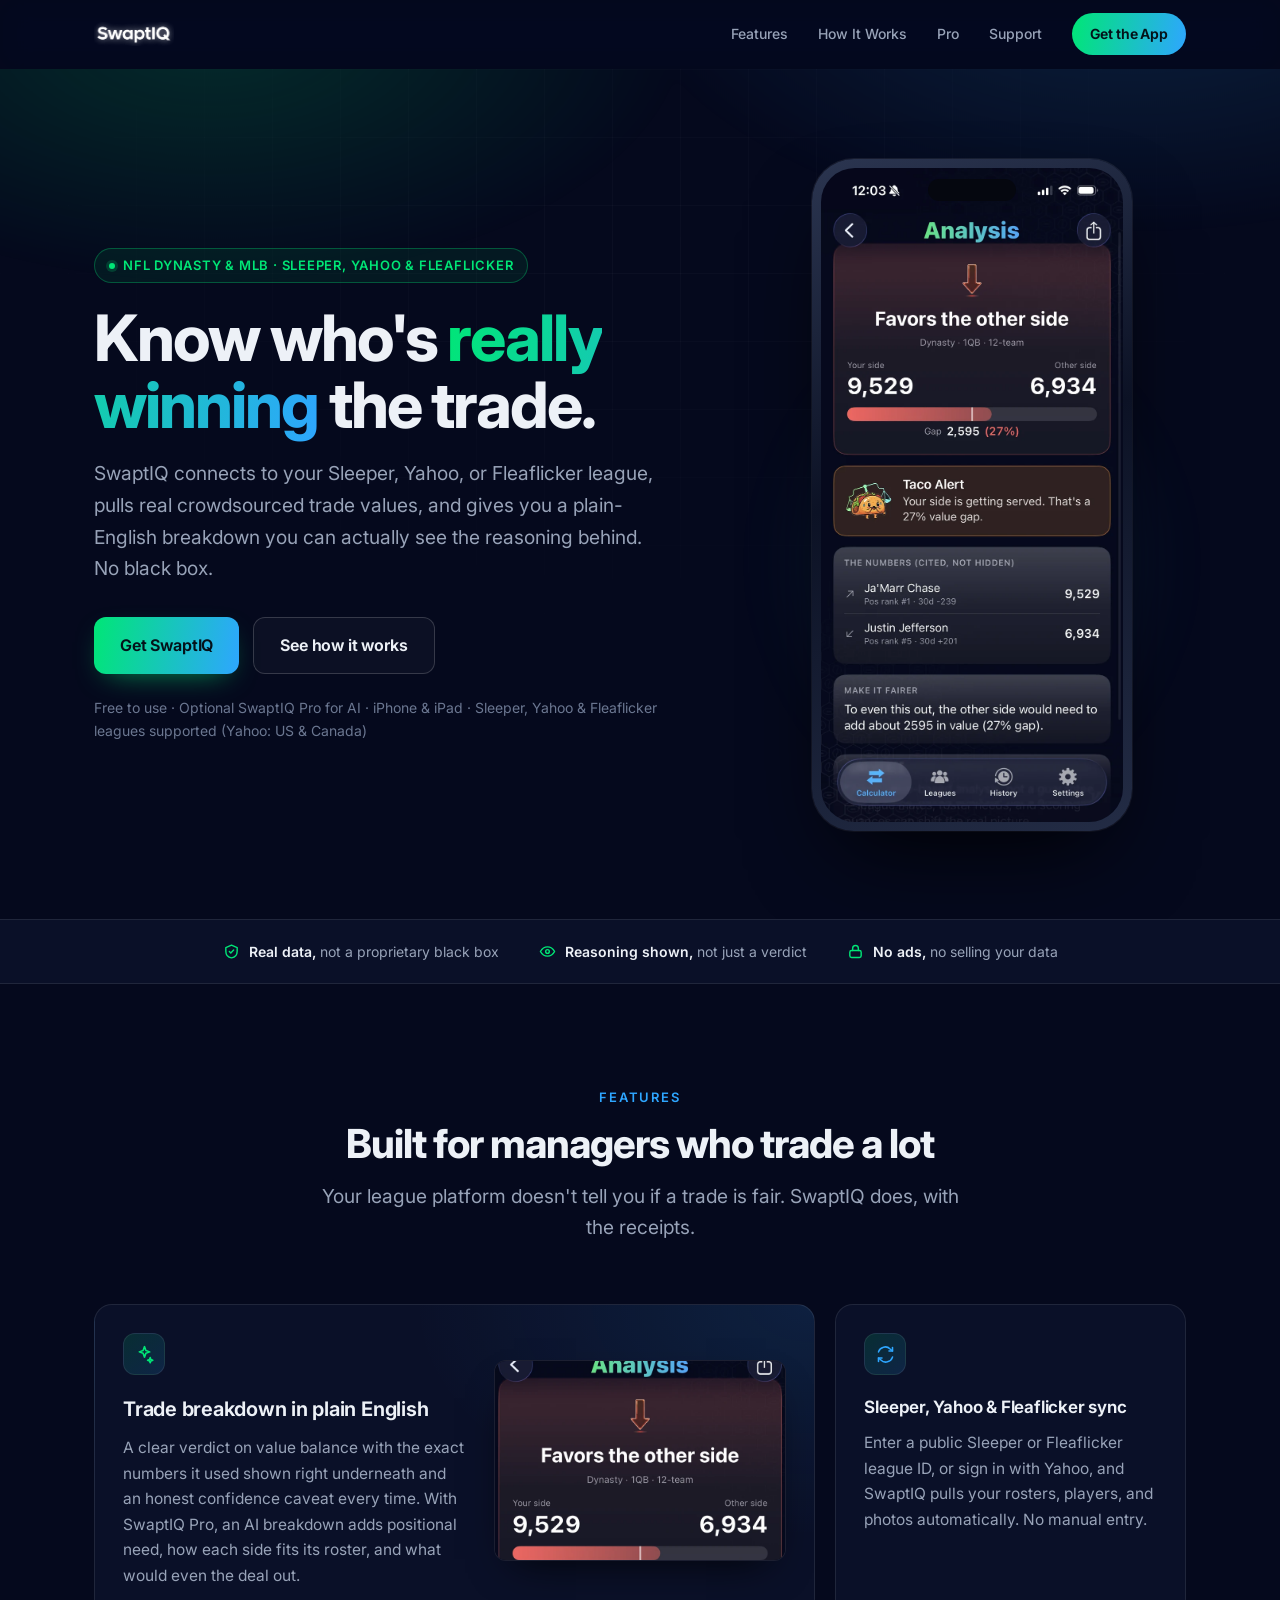
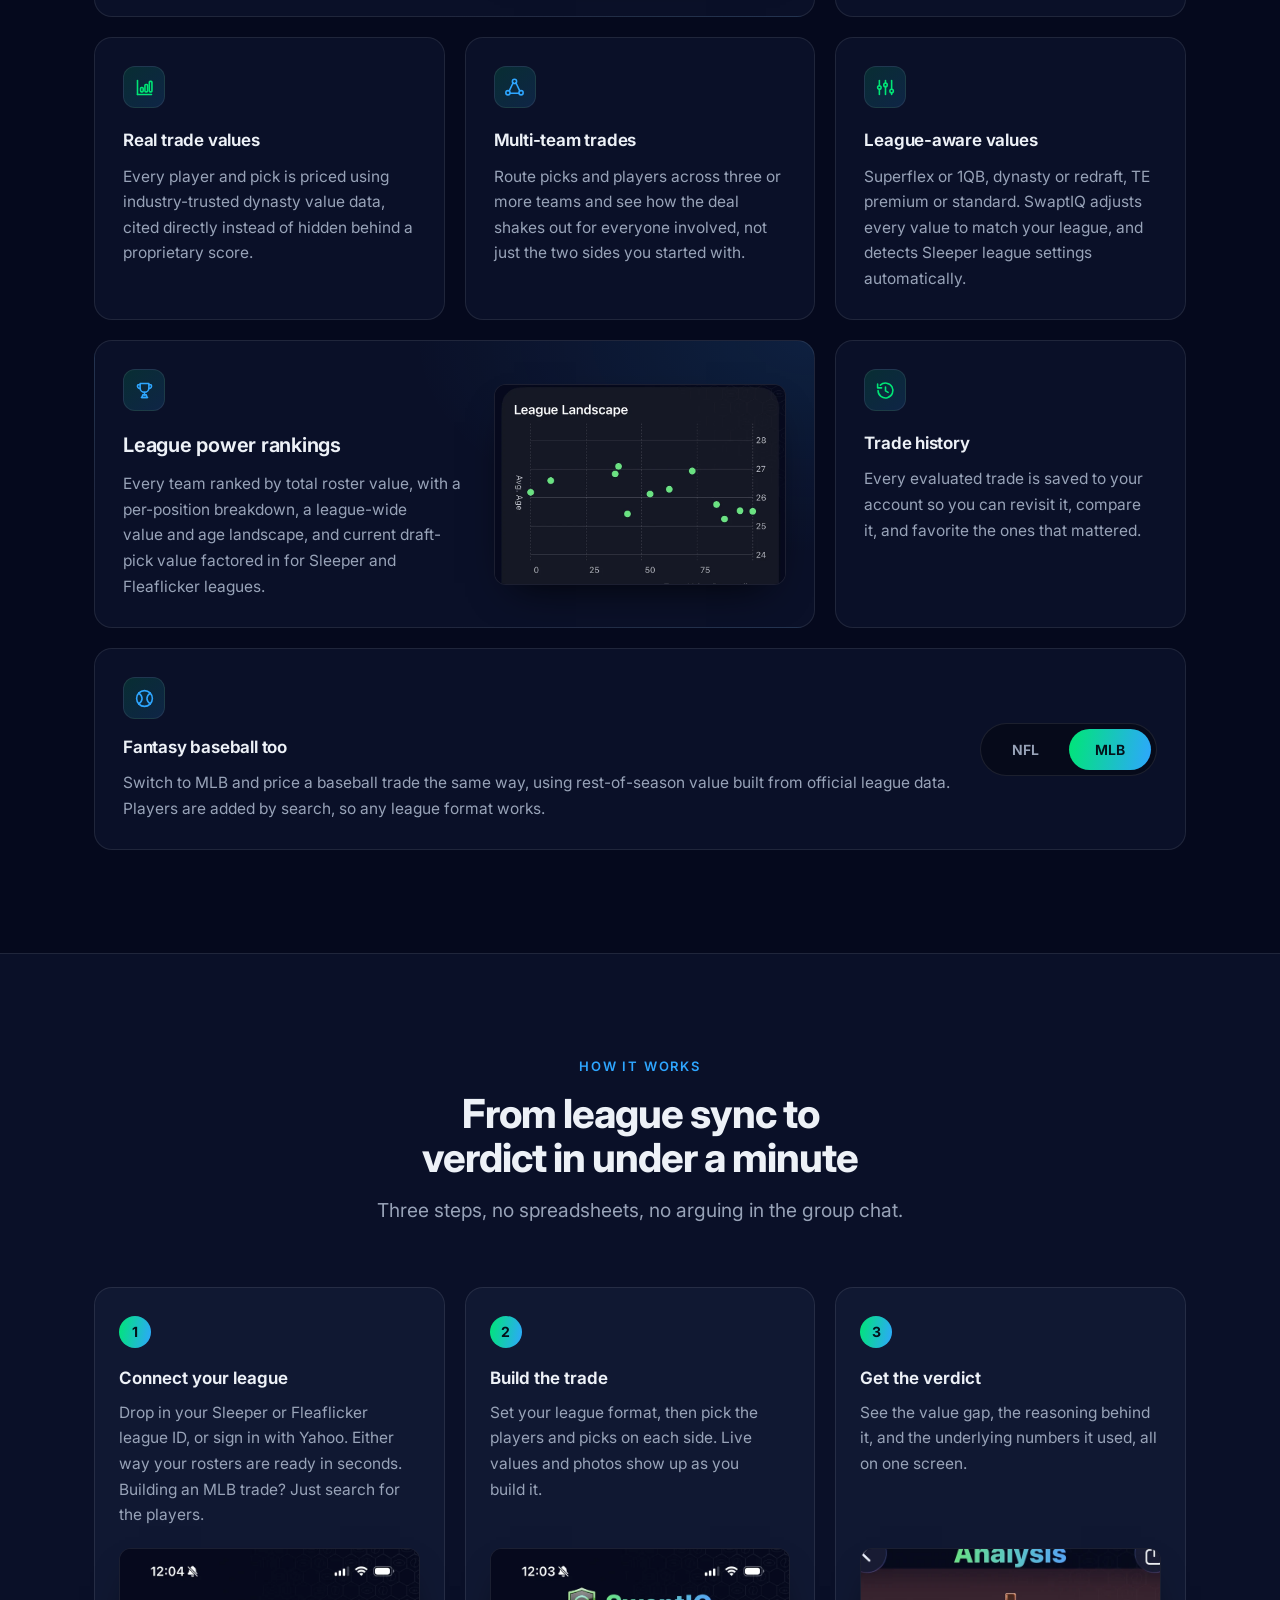
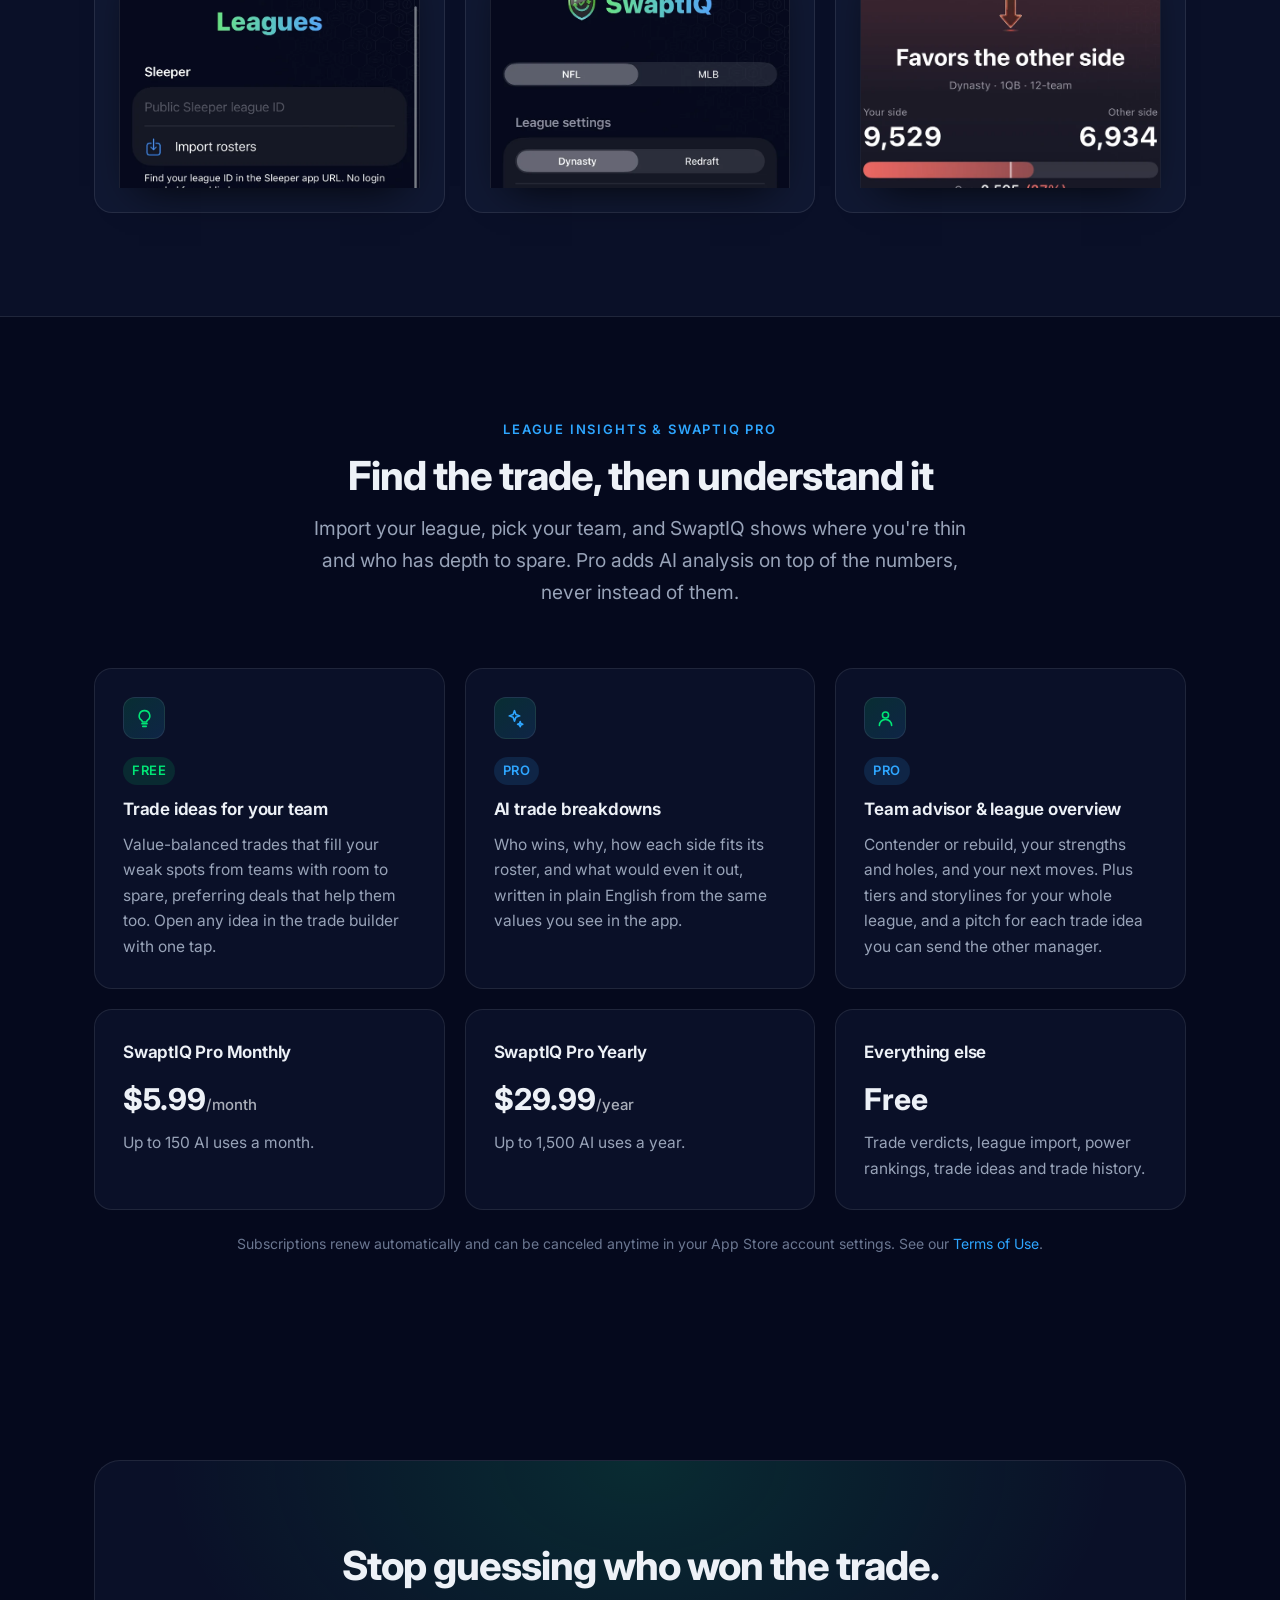
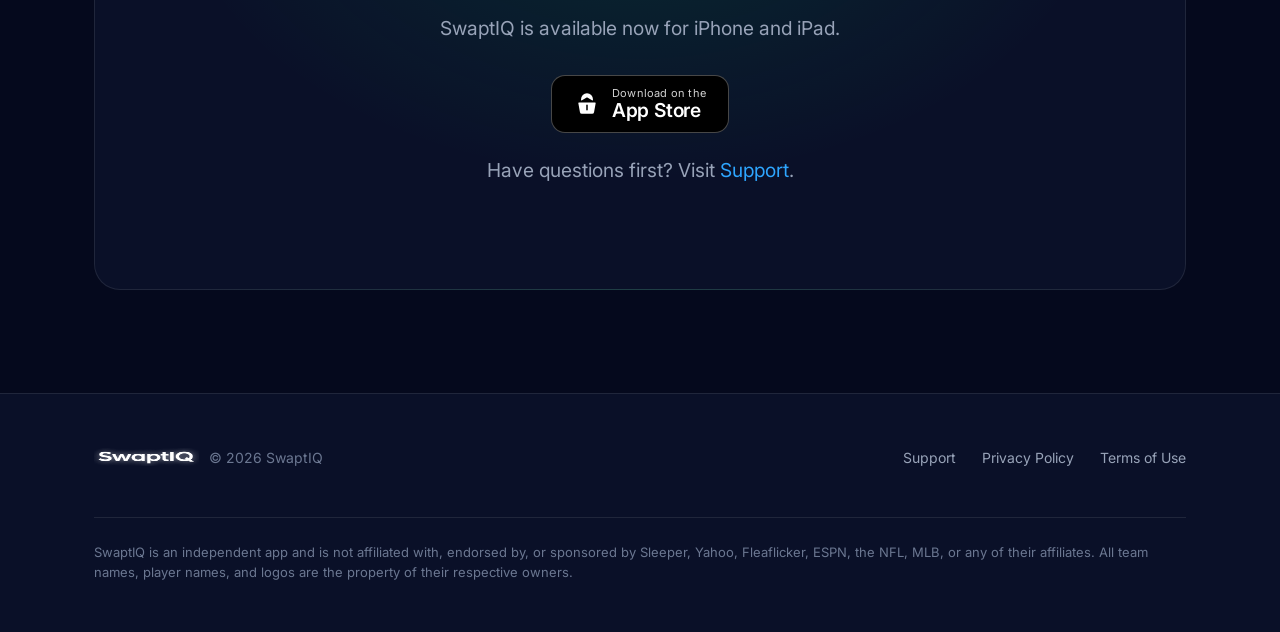
==== commit 076a12b4: "Add League insights and SwaptIQ Pro to the site Landing page section with pricing, Pro and league se" ====
--- a/index.html
+++ b/index.html
@@ -3,21 +3,21 @@
 <head>
 <meta charset="UTF-8">
 <meta name="viewport" content="width=device-width, initial-scale=1.0">
-<title>SwaptIQ — Know Who Wins the Trade</title>
-<meta name="description" content="SwaptIQ analyzes your fantasy football and baseball trades with real crowdsourced value data and plain-English AI reasoning, not a black box. Connects to Sleeper, Yahoo, and Fleaflicker leagues.">
+<title>SwaptIQ: Know Who Wins the Trade</title>
+<meta name="description" content="SwaptIQ analyzes your fantasy football and baseball trades with real value data and reasoning you can see, not a black box. Connects to Sleeper, Yahoo, and Fleaflicker leagues, finds trade ideas for your team, and adds AI breakdowns with SwaptIQ Pro.">
 <meta name="theme-color" content="#05091d">
-<link rel="canonical" href="https://swaptiq.app/">
+<link rel="canonical" href="https://drewspagna1.github.io/SwaptIQ-Web/">
 
 <meta property="og:type" content="website">
 <meta property="og:site_name" content="SwaptIQ">
-<meta property="og:title" content="SwaptIQ — Know Who Wins the Trade">
+<meta property="og:title" content="SwaptIQ: Know Who Wins the Trade">
 <meta property="og:description" content="Connect your Sleeper, Yahoo, or Fleaflicker league, build a trade, and get a plain-English breakdown backed by real value data you can actually see.">
-<meta property="og:url" content="https://swaptiq.app/">
-<meta property="og:image" content="https://swaptiq.app/assets/og-card.png">
+<meta property="og:url" content="https://drewspagna1.github.io/SwaptIQ-Web/">
+<meta property="og:image" content="https://drewspagna1.github.io/SwaptIQ-Web/assets/og-card.png">
 <meta name="twitter:card" content="summary_large_image">
-<meta name="twitter:title" content="SwaptIQ — Know Who Wins the Trade">
+<meta name="twitter:title" content="SwaptIQ: Know Who Wins the Trade">
 <meta name="twitter:description" content="Connect your Sleeper, Yahoo, or Fleaflicker league, build a trade, and get a plain-English breakdown backed by real value data you can actually see.">
-<meta name="twitter:image" content="https://swaptiq.app/assets/og-card.png">
+<meta name="twitter:image" content="https://drewspagna1.github.io/SwaptIQ-Web/assets/og-card.png">
 
 <link rel="icon" type="image/png" href="assets/favicon-32.png">
 <link rel="apple-touch-icon" href="assets/apple-touch-icon.png">
@@ -42,6 +42,7 @@
     <nav class="nav-links" id="nav-links">
       <a href="index.html#features">Features</a>
       <a href="index.html#how-it-works">How It Works</a>
+      <a href="index.html#pro">Pro</a>
       <a href="support.html">Support</a>
       <a href="index.html#download" class="cta">Get the App</a>
     </nav>
@@ -60,7 +61,7 @@
             <a href="#download" class="btn btn-primary">Get SwaptIQ</a>
             <a href="#how-it-works" class="btn btn-secondary">See how it works</a>
           </div>
-          <p class="hero-note">Free to start · iPhone &amp; iPad · Sleeper, Yahoo &amp; Fleaflicker leagues supported (Yahoo: US &amp; Canada)</p>
+          <p class="hero-note">Free to use · Optional SwaptIQ Pro for AI · iPhone &amp; iPad · Sleeper, Yahoo &amp; Fleaflicker leagues supported (Yahoo: US &amp; Canada)</p>
         </div>
         <div class="device-glow">
           <div class="device">
@@ -107,7 +108,7 @@
               <svg viewBox="0 0 24 24" fill="none" stroke="currentColor" stroke-width="1.8" stroke-linecap="round" stroke-linejoin="round" aria-hidden="true"><path d="M12 3l1.6 4.4L18 9l-4.4 1.6L12 15l-1.6-4.4L6 9l4.4-1.6L12 3z"/><path d="M18.5 15.5l.8 2.2 2.2.8-2.2.8-.8 2.2-.8-2.2-2.2-.8 2.2-.8.8-2.2z"/></svg>
             </div>
             <h3>Trade breakdown in plain English</h3>
-            <p>A clear verdict on value balance, positional need, and roster fit, with the exact numbers it used shown right underneath and an honest confidence caveat every time.</p>
+            <p>A clear verdict on value balance with the exact numbers it used shown right underneath and an honest confidence caveat every time. With SwaptIQ Pro, an AI breakdown adds positional need, how each side fits its roster, and what would even the deal out.</p>
           </div>
           <div class="card-art">
             <picture>
@@ -146,7 +147,7 @@
             <svg viewBox="0 0 24 24" fill="none" stroke="currentColor" stroke-width="1.8" stroke-linecap="round" stroke-linejoin="round" aria-hidden="true"><path d="M5 4v6"/><path d="M5 14v6"/><path d="M12 4v3"/><path d="M12 11v9"/><path d="M19 4v10"/><path d="M19 18v2"/><circle cx="5" cy="12" r="2"/><circle cx="12" cy="9" r="2"/><circle cx="19" cy="16" r="2"/></svg>
           </div>
           <h3>League-aware values</h3>
-          <p>Superflex or 1QB, dynasty or redraft, TE premium or standard. SwaptIQ adjusts every value to match your league's actual settings.</p>
+          <p>Superflex or 1QB, dynasty or redraft, TE premium or standard. SwaptIQ adjusts every value to match your league, and detects Sleeper league settings automatically.</p>
         </div>
 
         <div class="card featured span-2">
@@ -233,6 +234,64 @@
           </div>
         </div>
       </div>
+    </div>
+  </section>
+
+  <section id="pro">
+    <div class="wrap">
+      <div class="section-head">
+        <span class="section-label">League insights &amp; SwaptIQ Pro</span>
+        <h2>Find the trade, then understand it</h2>
+        <p>Import your league, pick your team, and SwaptIQ shows where you're thin and who has depth to spare. Pro adds AI analysis on top of the numbers, never instead of them.</p>
+      </div>
+
+      <div class="feature-grid">
+        <div class="card">
+          <div class="icon">
+            <svg viewBox="0 0 24 24" fill="none" stroke="currentColor" stroke-width="1.8" stroke-linecap="round" stroke-linejoin="round" aria-hidden="true"><path d="M9 18h6"/><path d="M10 21h4"/><path d="M12 3a6 6 0 0 0-3.5 10.9c.6.5 1 1.2 1 2.1h5c0-.9.4-1.6 1-2.1A6 6 0 0 0 12 3z"/></svg>
+          </div>
+          <span class="tag">Free</span>
+          <h3>Trade ideas for your team</h3>
+          <p>Value-balanced trades that fill your weak spots from teams with room to spare, preferring deals that help them too. Open any idea in the trade builder with one tap.</p>
+        </div>
+
+        <div class="card">
+          <div class="icon">
+            <svg viewBox="0 0 24 24" fill="none" stroke="currentColor" stroke-width="1.8" stroke-linecap="round" stroke-linejoin="round" aria-hidden="true"><path d="M12 3l1.6 4.4L18 9l-4.4 1.6L12 15l-1.6-4.4L6 9l4.4-1.6L12 3z"/><path d="M18.5 15.5l.8 2.2 2.2.8-2.2.8-.8 2.2-.8-2.2-2.2-.8 2.2-.8.8-2.2z"/></svg>
+          </div>
+          <span class="tag tag-pro">Pro</span>
+          <h3>AI trade breakdowns</h3>
+          <p>Who wins, why, how each side fits its roster, and what would even it out, written in plain English from the same values you see in the app.</p>
+        </div>
+
+        <div class="card">
+          <div class="icon">
+            <svg viewBox="0 0 24 24" fill="none" stroke="currentColor" stroke-width="1.8" stroke-linecap="round" stroke-linejoin="round" aria-hidden="true"><circle cx="12" cy="8" r="3.5"/><path d="M5 20a7 7 0 0 1 14 0"/></svg>
+          </div>
+          <span class="tag tag-pro">Pro</span>
+          <h3>Team advisor &amp; league overview</h3>
+          <p>Contender or rebuild, your strengths and holes, and your next moves. Plus tiers and storylines for your whole league, and a pitch for each trade idea you can send the other manager.</p>
+        </div>
+
+        <div class="card price-card">
+          <h3>SwaptIQ Pro Monthly</h3>
+          <p class="price">$5.99<span>/month</span></p>
+          <p>Up to 150 AI uses a month.</p>
+        </div>
+
+        <div class="card price-card">
+          <h3>SwaptIQ Pro Yearly</h3>
+          <p class="price">$29.99<span>/year</span></p>
+          <p>Up to 1,500 AI uses a year.</p>
+        </div>
+
+        <div class="card price-card">
+          <h3>Everything else</h3>
+          <p class="price">Free</p>
+          <p>Trade verdicts, league import, power rankings, trade ideas and trade history.</p>
+        </div>
+      </div>
+      <p class="hero-note">Subscriptions renew automatically and can be canceled anytime in your App Store account settings. See our <a href="terms.html">Terms of Use</a>.</p>
     </div>
   </section>
 
--- a/assets/style.css
+++ b/assets/style.css
@@ -899,3 +899,36 @@
     transition-duration: 0.01ms !important;
   }
 }
+
+/* League insights & Pro section (2026-10) */
+.tag {
+  display: inline-block;
+  font-size: var(--fs-micro);
+  font-weight: 600;
+  letter-spacing: 0.04em;
+  text-transform: uppercase;
+  padding: 3px 9px;
+  border-radius: 999px;
+  margin-bottom: 10px;
+  color: var(--green);
+  background: rgba(0, 230, 118, 0.12);
+}
+.tag.tag-pro {
+  color: var(--cyan);
+  background: rgba(46, 166, 255, 0.14);
+}
+.price-card .price {
+  font-size: 30px;
+  font-weight: 750;
+  margin: 4px 0 6px;
+  color: var(--text);
+}
+.price-card .price span {
+  font-size: 15px;
+  font-weight: 500;
+  opacity: 0.7;
+}
+#pro .hero-note {
+  text-align: center;
+  margin-top: 22px;
+}
